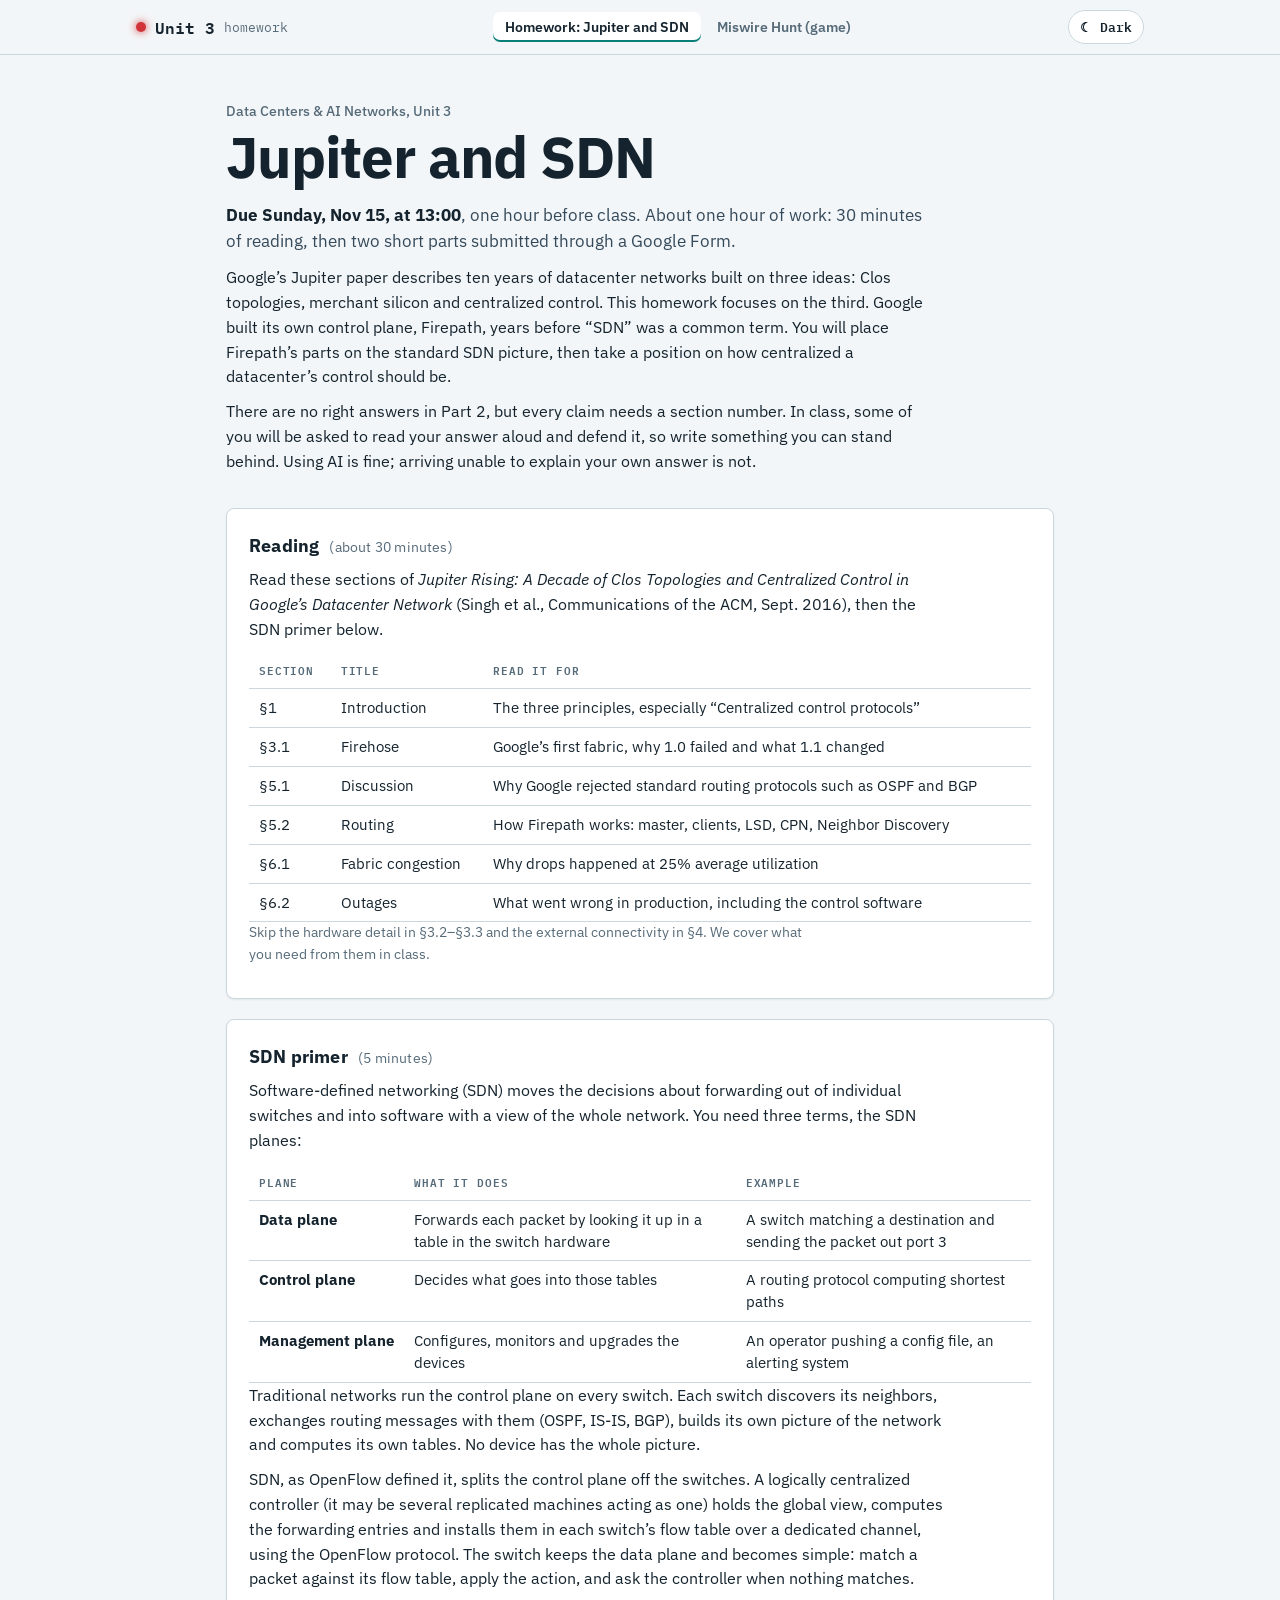
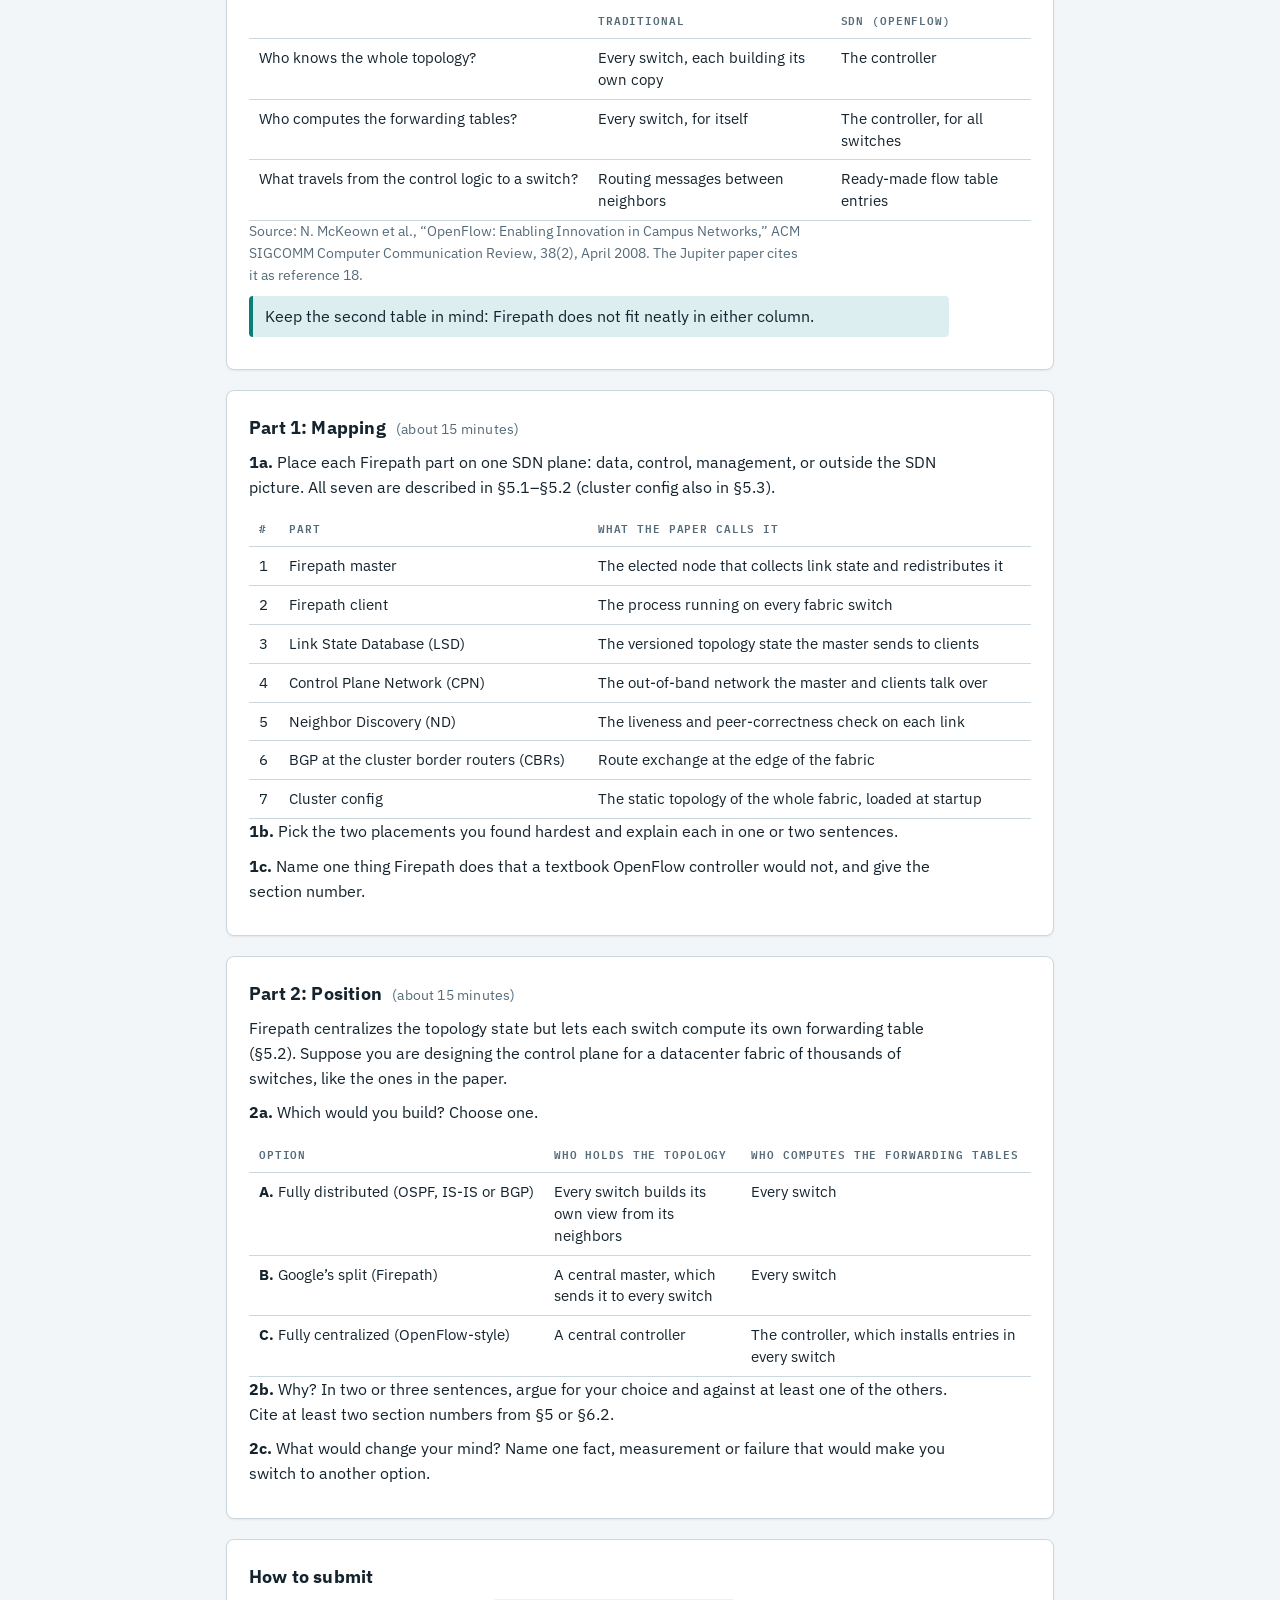
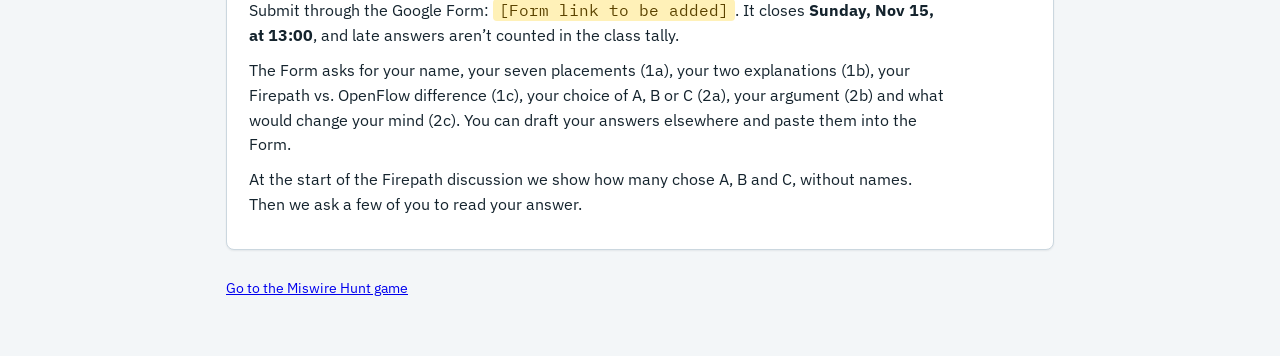
==== exercises/ex3/site/homework.html @ b2e87223 "ex3: add the Unit 3 homework page (Jupiter and SDN) with links between the pages Co-Authored-By: Cla" ====
<!doctype html>
<html lang="en">
<head>
<meta charset="utf-8">
<meta name="viewport" content="width=device-width, initial-scale=1">
<title>Unit 3 Homework: Jupiter and SDN</title>
<link rel="preconnect" href="https://fonts.googleapis.com">
<link rel="stylesheet" href="https://fonts.googleapis.com/css2?family=IBM+Plex+Mono:wght@400;500;600&family=IBM+Plex+Sans:wght@400;500;600;700&display=swap">
<link rel="stylesheet" href="style.css">
<script src="js/theme.js"></script>
</head>
<body class="hw-page">
<div class="topbar"><div class="topbar-in">
  <span class="brand"><i class="led"></i>Unit 3 <small>homework</small></span>
  <nav class="pages" aria-label="Pages"><a href="homework.html" class="on">Homework: Jupiter and SDN</a><a href="index.html">Miswire Hunt (game)</a></nav>
  <button class="theme-btn" id="themeBtn" type="button">&#9790; Dark</button>
</div></div>
<main class="hw">
  <header class="hero">
    <p class="eyebrow">Data Centers &amp; AI Networks, Unit 3</p>
    <h1>Jupiter and SDN</h1>
    <p class="lede"><b>Due Sunday, Nov 15, at 13:00</b>, one hour before class. About one hour of work: 30 minutes of reading, then two short parts submitted through a Google Form.</p>
    <p>Google&rsquo;s Jupiter paper describes ten years of datacenter networks built on three ideas: Clos topologies, merchant silicon and centralized control. This homework focuses on the third. Google built its own control plane, Firepath, years before &ldquo;SDN&rdquo; was a common term. You will place Firepath&rsquo;s parts on the standard SDN picture, then take a position on how centralized a datacenter&rsquo;s control should be.</p>
    <p>There are no right answers in Part 2, but every claim needs a section number. In class, some of you will be asked to read your answer aloud and defend it, so write something you can stand behind. Using AI is fine; arriving unable to explain your own answer is not.</p>
  </header>

  <section class="card">
    <h2>Reading <span class="fine">(about 30 minutes)</span></h2>
    <p>Read these sections of <i>Jupiter Rising: A Decade of Clos Topologies and Centralized Control in Google&rsquo;s Datacenter Network</i> (Singh et al., Communications of the ACM, Sept. 2016), then the SDN primer below.</p>
    <div class="tbl-wrap"><table class="ports hwt">
      <thead><tr><th>Section</th><th>Title</th><th>Read it for</th></tr></thead>
      <tbody>
        <tr><td>&sect;1</td><td>Introduction</td><td>The three principles, especially &ldquo;Centralized control protocols&rdquo;</td></tr>
        <tr><td>&sect;3.1</td><td>Firehose</td><td>Google&rsquo;s first fabric, why 1.0 failed and what 1.1 changed</td></tr>
        <tr><td>&sect;5.1</td><td>Discussion</td><td>Why Google rejected standard routing protocols such as OSPF and BGP</td></tr>
        <tr><td>&sect;5.2</td><td>Routing</td><td>How Firepath works: master, clients, LSD, CPN, Neighbor Discovery</td></tr>
        <tr><td>&sect;6.1</td><td>Fabric congestion</td><td>Why drops happened at 25% average utilization</td></tr>
        <tr><td>&sect;6.2</td><td>Outages</td><td>What went wrong in production, including the control software</td></tr>
      </tbody>
    </table></div>
    <p class="fine">Skip the hardware detail in &sect;3.2&ndash;&sect;3.3 and the external connectivity in &sect;4. We cover what you need from them in class.</p>
  </section>

  <section class="card">
    <h2>SDN primer <span class="fine">(5 minutes)</span></h2>
    <p>Software-defined networking (SDN) moves the decisions about forwarding out of individual switches and into software with a view of the whole network. You need three terms, the SDN planes:</p>
    <div class="tbl-wrap"><table class="ports hwt">
      <thead><tr><th>Plane</th><th>What it does</th><th>Example</th></tr></thead>
      <tbody>
        <tr><td><b>Data plane</b></td><td>Forwards each packet by looking it up in a table in the switch hardware</td><td>A switch matching a destination and sending the packet out port 3</td></tr>
        <tr><td><b>Control plane</b></td><td>Decides what goes into those tables</td><td>A routing protocol computing shortest paths</td></tr>
        <tr><td><b>Management plane</b></td><td>Configures, monitors and upgrades the devices</td><td>An operator pushing a config file, an alerting system</td></tr>
      </tbody>
    </table></div>
    <p>Traditional networks run the control plane on every switch. Each switch discovers its neighbors, exchanges routing messages with them (OSPF, IS-IS, BGP), builds its own picture of the network and computes its own tables. No device has the whole picture.</p>
    <p>SDN, as OpenFlow defined it, splits the control plane off the switches. A logically centralized controller (it may be several replicated machines acting as one) holds the global view, computes the forwarding entries and installs them in each switch&rsquo;s flow table over a dedicated channel, using the OpenFlow protocol. The switch keeps the data plane and becomes simple: match a packet against its flow table, apply the action, and ask the controller when nothing matches.</p>
    <div class="tbl-wrap"><table class="ports hwt">
      <thead><tr><th></th><th>Traditional</th><th>SDN (OpenFlow)</th></tr></thead>
      <tbody>
        <tr><td>Who knows the whole topology?</td><td>Every switch, each building its own copy</td><td>The controller</td></tr>
        <tr><td>Who computes the forwarding tables?</td><td>Every switch, for itself</td><td>The controller, for all switches</td></tr>
        <tr><td>What travels from the control logic to a switch?</td><td>Routing messages between neighbors</td><td>Ready-made flow table entries</td></tr>
      </tbody>
    </table></div>
    <p class="fine">Source: N. McKeown et al., &ldquo;OpenFlow: Enabling Innovation in Campus Networks,&rdquo; ACM SIGCOMM Computer Communication Review, 38(2), April 2008. The Jupiter paper cites it as reference 18.</p>
    <p class="callout">Keep the second table in mind: Firepath does not fit neatly in either column.</p>
  </section>

  <section class="card">
    <h2>Part 1: Mapping <span class="fine">(about 15 minutes)</span></h2>
    <p><b>1a.</b> Place each Firepath part on one SDN plane: data, control, management, or outside the SDN picture. All seven are described in &sect;5.1&ndash;&sect;5.2 (cluster config also in &sect;5.3).</p>
    <div class="tbl-wrap"><table class="ports hwt">
      <thead><tr><th>#</th><th>Part</th><th>What the paper calls it</th></tr></thead>
      <tbody>
        <tr><td>1</td><td>Firepath master</td><td>The elected node that collects link state and redistributes it</td></tr>
        <tr><td>2</td><td>Firepath client</td><td>The process running on every fabric switch</td></tr>
        <tr><td>3</td><td>Link State Database (LSD)</td><td>The versioned topology state the master sends to clients</td></tr>
        <tr><td>4</td><td>Control Plane Network (CPN)</td><td>The out-of-band network the master and clients talk over</td></tr>
        <tr><td>5</td><td>Neighbor Discovery (ND)</td><td>The liveness and peer-correctness check on each link</td></tr>
        <tr><td>6</td><td>BGP at the cluster border routers (CBRs)</td><td>Route exchange at the edge of the fabric</td></tr>
        <tr><td>7</td><td>Cluster config</td><td>The static topology of the whole fabric, loaded at startup</td></tr>
      </tbody>
    </table></div>
    <p><b>1b.</b> Pick the two placements you found hardest and explain each in one or two sentences.</p>
    <p><b>1c.</b> Name one thing Firepath does that a textbook OpenFlow controller would not, and give the section number.</p>
  </section>

  <section class="card">
    <h2>Part 2: Position <span class="fine">(about 15 minutes)</span></h2>
    <p>Firepath centralizes the topology state but lets each switch compute its own forwarding table (&sect;5.2). Suppose you are designing the control plane for a datacenter fabric of thousands of switches, like the ones in the paper.</p>
    <p><b>2a.</b> Which would you build? Choose one.</p>
    <div class="tbl-wrap"><table class="ports hwt">
      <thead><tr><th>Option</th><th>Who holds the topology</th><th>Who computes the forwarding tables</th></tr></thead>
      <tbody>
        <tr><td><b>A.</b> Fully distributed (OSPF, IS-IS or BGP)</td><td>Every switch builds its own view from its neighbors</td><td>Every switch</td></tr>
        <tr><td><b>B.</b> Google&rsquo;s split (Firepath)</td><td>A central master, which sends it to every switch</td><td>Every switch</td></tr>
        <tr><td><b>C.</b> Fully centralized (OpenFlow-style)</td><td>A central controller</td><td>The controller, which installs entries in every switch</td></tr>
      </tbody>
    </table></div>
    <p><b>2b.</b> Why? In two or three sentences, argue for your choice and against at least one of the others. Cite at least two section numbers from &sect;5 or &sect;6.2.</p>
    <p><b>2c.</b> What would change your mind? Name one fact, measurement or failure that would make you switch to another option.</p>
  </section>

  <section class="card">
    <h2>How to submit</h2>
    <p>Submit through the Google Form: <span class="todo">[Form link to be added]</span>. It closes <b>Sunday, Nov 15, at 13:00</b>, and late answers aren&rsquo;t counted in the class tally.</p>
    <p>The Form asks for your name, your seven placements (1a), your two explanations (1b), your Firepath vs. OpenFlow difference (1c), your choice of A, B or C (2a), your argument (2b) and what would change your mind (2c). You can draft your answers elsewhere and paste them into the Form.</p>
    <p>At the start of the Firepath discussion we show how many chose A, B and C, without names. Then we ask a few of you to read your answer.</p>
  </section>
  <footer class="fine"><a href="index.html">Go to the Miswire Hunt game</a></footer>
</main>
</body>
</html>
---- exercises/ex3/site/style.css ----
/* Miswire Hunt: a network-operations console. One committed dark look; accent is the aqua of lit fiber. */
:root {
  /* light theme (default) */
  --bg: #F3F6F8; --panel: #FFFFFF; --panel2: #EAF0F4; --line: #CBD7DF; --ink: #14232D; --muted: #566B79;
  --accent: #0A7F77; --accent-ink: #FFFFFF; --ok: #168A55; --ok-dim: #BFE6D3; --warn: #A86A00; --bad: #D0343A; --idle: #C3D1DA;
  --soft: #34495A; --glow: #DDEEF0; --topbar: rgba(243,246,248,0.94); --sunk: #E4ECF1; --on-ok: #FFFFFF; --on-warn: #FFFFFF;
  --nd-reported: #D6EEEA; --nd-sp: #2F7F94; --nd-ag: #6A5FC0; --dash: #6C8190;
  --face1: #E8EEF2; --face2: #D9E3EA; --face-hi: rgba(255,255,255,0.7); --face-lo: rgba(0,0,0,0.06);
  --jack-line: #B7C7D2; --jack-bg: #FFFFFF; --sock-bg: #1B2A34; --sock-line: #8FA3B1; --probe-bg: #F8FAFB;
  --accent-glow: rgba(10,127,119,0.25); --tag-bg: rgba(0,0,0,0.03); --tag-hover: rgba(0,0,0,0.08); --tag-ink: #FFFFFF;
  --fault-bg: rgba(208,52,58,0.07); --hot-bg: rgba(208,52,58,0.08); --shadow: rgba(20,35,45,0.25); --card-shadow: rgba(20,35,45,0.07); --pulse: #0A7F77; --lk-sel: #14232D;
  --cut: #8FA3B1; --flag-ink: #FFFFFF;
  --sans: "IBM Plex Sans", system-ui, -apple-system, "Segoe UI", Arial, sans-serif;
  --mono: "IBM Plex Mono", ui-monospace, Consolas, monospace;
  color-scheme: light;
}
:root[data-theme="dark"] {
  --bg: #080F14; --panel: #0F1B24; --panel2: #132430; --line: #1E3443; --ink: #DDE9EF; --muted: #7C93A2;
  --accent: #45E0D1; --accent-ink: #04201D; --ok: #3FD28A; --ok-dim: #1E6B4B; --warn: #F2B53D; --bad: #FF5A5F; --idle: #25394A;
  --soft: #B7C9D3; --glow: #0F2A33; --topbar: rgba(8,15,20,0.92); --sunk: #040A0D; --on-ok: #03170D; --on-warn: #1A1200;
  --nd-reported: #17343A; --nd-sp: #5EA6B8; --nd-ag: #8D83D6; --dash: #7C93A2;
  --face1: #1A2C38; --face2: #122029; --face-hi: rgba(255,255,255,0.05); --face-lo: rgba(0,0,0,0.3);
  --jack-line: #2A4252; --jack-bg: #0A141A; --sock-bg: #02070A; --sock-line: #3A5568; --probe-bg: #060E13;
  --accent-glow: rgba(69,224,209,0.25); --tag-bg: rgba(255,255,255,0.03); --tag-hover: rgba(255,255,255,0.08); --tag-ink: #06100F;
  --fault-bg: rgba(255,90,95,0.06); --hot-bg: rgba(255,90,95,0.07); --shadow: rgba(0,0,0,0.5); --card-shadow: rgba(0,0,0,0.3); --pulse: #fff; --lk-sel: #fff;
  --cut: #6B7F8C; --flag-ink: #1A1200;
  color-scheme: dark;
}
* { box-sizing: border-box; }
html { -webkit-text-size-adjust: 100%; }
body { margin: 0; background: var(--bg); color: var(--ink); font: 16px/1.55 var(--sans); }
p { margin: 0 0 10px; }
code, .mono { font-family: var(--mono); font-size: 0.92em; }
:focus-visible { outline: 3px solid var(--accent); outline-offset: 2px; }

/* top bar */
.topbar { position: sticky; top: 0; z-index: 20; background: var(--topbar); backdrop-filter: blur(6px); border-bottom: 1px solid var(--line); }
.topbar-in { max-width: 1040px; margin: 0 auto; padding: 10px 16px; display: flex; gap: 14px; align-items: center; justify-content: space-between; flex-wrap: wrap; }
.brand { font: 600 1rem var(--mono); white-space: nowrap; display: flex; align-items: center; gap: 9px; }
.brand small { color: var(--muted); font-weight: 400; }
.led { width: 10px; height: 10px; border-radius: 50%; background: var(--bad); box-shadow: 0 0 9px var(--bad); display: inline-block; flex: none; transition: background .4s, box-shadow .4s; }
.status-strip { display: flex; gap: 8px; flex-wrap: wrap; }
.status-strip > div { background: var(--panel); border: 1px solid var(--line); border-radius: 7px; padding: 4px 12px; display: flex; flex-direction: column; min-width: 96px; }
.status-strip .k { font: 500 0.72rem var(--sans); color: var(--muted); }
.status-strip .v { font: 600 1.15rem var(--mono); font-variant-numeric: tabular-nums; line-height: 1.2; }
.status-strip .fabric .v { color: var(--bad); }
.status-strip.up .fabric { border-color: var(--ok); }
.status-strip.up .fabric .v { color: var(--ok); }
body:has(.status-strip.up) .led { background: var(--ok); box-shadow: 0 0 9px var(--ok); }

main { max-width: 1040px; margin: 0 auto; padding: 28px 16px 56px; display: flex; flex-direction: column; gap: 20px; }

/* hero */
.hero { padding: 18px 0 4px; }
.eyebrow { font: 500 0.9rem var(--sans); color: var(--muted); margin: 0 0 8px; }
h1 { font: 700 clamp(2.4rem, 7vw, 3.6rem) / 1 var(--sans); letter-spacing: -0.02em; margin: 0 0 16px; }
h2 { font-size: 1.15rem; margin: 0 0 8px; letter-spacing: 0.01em; }
h3 { font-size: 1rem; margin: 0 0 4px; }
.lede { font-size: 1.08rem; max-width: 62ch; color: var(--soft); }
.lede b { color: var(--ink); }
.steps { padding: 0 0 0 1.3em; margin: 16px 0 12px; max-width: 62ch; }
.steps li { margin: 0 0 4px; }

.steps b { font-weight: 600; }
.steps span { color: var(--muted); }
.why { color: var(--soft); max-width: 74ch; }
.why summary { cursor: pointer; color: var(--accent); font-weight: 600; }
.why p { margin-top: 10px; }
.ref { color: var(--muted); font-size: 0.88em; white-space: nowrap; }
.fine { font-size: 0.88rem; color: var(--muted); }
.err { color: var(--bad); font-weight: 600; }

/* cards */
.card { background: var(--panel); border: 1px solid var(--line); border-radius: 8px; padding: 22px; min-width: 0; box-shadow: 0 1px 2px var(--card-shadow); }
.row { display: flex; gap: 12px; align-items: center; flex-wrap: wrap; margin-top: 12px; }
.btn { transition: border-color .15s, transform .1s, background .15s; font: 600 0.95rem var(--sans); padding: 9px 16px; border-radius: 7px; border: 1px solid var(--line); background: var(--panel2); color: var(--ink); cursor: pointer; }
.btn:hover { border-color: var(--muted); }
.btn:active { transform: translateY(1px); }
.btn.primary:hover { filter: brightness(1.08); }
.btn.primary { background: var(--accent); border-color: var(--accent); color: var(--accent-ink); }
.btn.ghost { background: transparent; }
.btn:disabled { opacity: 0.6; cursor: wait; }

.join { display: flex; gap: 10px; flex-wrap: wrap; align-items: center; }
.join label { font-weight: 600; }
.join input { font: inherit; padding: 10px 12px; border: 1px solid var(--line); border-radius: 7px; background: var(--bg); color: var(--ink); min-width: 0; flex: 1 1 240px; }

.console-head { display: flex; justify-content: space-between; gap: 12px; align-items: flex-start; flex-wrap: wrap; }
.sw-name { font: 700 2.4rem / 1 var(--mono); margin: 0; color: var(--accent); text-shadow: 0 0 22px var(--accent-glow); }
.dark { background: var(--sunk); border: 1px solid var(--line); border-radius: 8px; padding: 16px; margin-top: 12px; }
.dark .mono { color: var(--accent); }

.guide { margin: 14px 0; background: var(--panel2); border-radius: 8px; padding: 10px 14px; }
.guide summary { cursor: pointer; font-weight: 600; }
.guide dl { display: grid; grid-template-columns: max-content 1fr; gap: 4px 14px; margin: 10px 0; font-size: 0.92rem; }
.guide dt { font-weight: 600; }
.guide dd { margin: 0; color: var(--muted); }
@media (max-width: 560px) { .guide dl { grid-template-columns: 1fr; } .guide dd { margin-bottom: 6px; } }

.tbl-wrap { overflow-x: auto; }
table.ports { width: 100%; border-collapse: collapse; font: 0.92rem var(--mono); font-variant-numeric: tabular-nums; min-width: 720px; }
.ports th, .ports td { text-align: left; padding: 9px 10px; border-bottom: 1px solid var(--line); white-space: nowrap; }
.ports thead th { font: 600 0.68rem var(--mono); text-transform: uppercase; letter-spacing: 0.08em; color: var(--muted); }
.ports tbody th { font-weight: 600; color: var(--accent); }
.ports td.bad { color: var(--bad); font-weight: 600; }
.ports select { font: 0.9rem var(--sans); padding: 6px 8px; border-radius: 6px; border: 1px solid var(--line); background: var(--bg); color: var(--ink); }
.ports select:not([value=""]) { border-color: var(--muted); }

/* map */
.map-wrap { overflow-x: auto; margin-top: 8px; background: var(--bg); border: 1px solid var(--line); border-radius: 10px; }
#map { width: 100%; min-width: 600px; height: auto; display: block; }
#map .lk { stroke-width: 1.4; stroke-linecap: round; }
#map .lk-unknown { stroke: var(--idle); }
#map .lk-half { stroke: var(--ok-dim); stroke-width: 2; }
#map .lk-verified { stroke: var(--ok); stroke-width: 2.2; }
#map .lk-suspect { stroke: var(--warn); stroke-width: 2.6; stroke-dasharray: 7 5; }
#map .lk-confirmed { stroke: var(--bad); stroke-width: 3.2; }
#map .lk-hidden { stroke: var(--bad); stroke-width: 2.2; stroke-dasharray: 2 5; }
#map .nd rect { fill: var(--panel2); stroke: var(--muted); stroke-width: 1.3; }
#map .nd-sp rect { stroke: var(--nd-sp); } #map .nd-ag rect { stroke: var(--nd-ag); }
#map .nd text { font: 600 13px var(--mono); fill: var(--ink); }
#map .nd-reported rect { fill: var(--nd-reported); }
#map .nd-me rect { stroke: var(--accent); stroke-width: 3; filter: drop-shadow(0 0 7px var(--accent-glow)); }
#map .you { font: 700 10px var(--mono) !important; fill: var(--accent) !important; letter-spacing: 0.08em; }
#map .blk, #map .tier { font: 500 10px var(--mono); fill: var(--muted); letter-spacing: 0.14em; }
.legend { list-style: none; padding: 0; margin: 12px 0 0; display: flex; gap: 16px; flex-wrap: wrap; font-size: 0.82rem; color: var(--muted); }
.legend li { display: flex; align-items: center; gap: 7px; }
.lg { display: inline-block; width: 26px; height: 0; border-top: 3px solid var(--idle); }
.lg-half { border-color: var(--ok-dim); } .lg-verified { border-color: var(--ok); }
.lg-suspect { border-top-style: dashed; border-color: var(--warn); } .lg-confirmed { border-color: var(--bad); }

.faults { display: grid; grid-template-columns: repeat(auto-fit, minmax(250px, 1fr)); gap: 10px; margin-top: 14px; }
.faults-sum { margin: 14px 0 0; font-weight: 600; }
.fault { border: 1px dashed var(--line); border-radius: 8px; padding: 10px 12px; color: var(--muted); }
.fault.ok { border: 1px solid var(--bad); background: var(--fault-bg); color: var(--ink); }
.fault.ok h3 { color: var(--bad); }
.fault p { font-size: 0.9rem; margin: 0; }
.up-banner { grid-column: 1 / -1; background: var(--ok); color: var(--on-ok); font: 600 1rem var(--sans); padding: 14px 16px; border-radius: 8px; box-shadow: 0 2px 16px var(--ok-dim); animation: rise .6s ease-out; }

fieldset { border: 1px solid var(--line); border-radius: 8px; margin: 0 0 12px; padding: 10px 14px; }
legend { padding: 0 6px; font-weight: 500; }
fieldset label { display: block; padding: 5px 0; cursor: pointer; }
input[type=radio], input[type=checkbox] { accent-color: var(--accent); }
footer { margin-top: 8px; }

.instr-grid { display: grid; grid-template-columns: repeat(auto-fit, minmax(240px, 1fr)); gap: 14px; }
.bars div { display: grid; grid-template-columns: 120px 1fr 28px; gap: 8px; align-items: center; font-size: 0.88rem; margin: 4px 0; }
.bars .t { height: 12px; background: var(--panel2); border-radius: 3px; overflow: hidden; }
.bars .t span { display: block; height: 100%; background: var(--accent); }
.bars .t span.right { background: var(--ok); }
@media (prefers-reduced-motion: reduce) { * { transition: none !important; animation: none !important; } }

/* front panel */
.how { color: var(--soft); margin: 14px 0 12px; }
.how b { color: var(--accent); font-family: var(--mono); }
.faceplate { display: flex; gap: 10px; flex-wrap: wrap; padding: 16px 18px; background: linear-gradient(var(--face1), var(--face2)); box-shadow: inset 0 1px 0 var(--face-hi), inset 0 -8px 20px var(--face-lo); border: 1px solid var(--line); border-radius: 10px;  }
.jack { all: unset; box-sizing: border-box; cursor: pointer; width: 86px; padding: 10px 6px 8px; border-radius: 8px; border: 1.5px solid var(--jack-line); background: var(--jack-bg); display: flex; flex-direction: column; align-items: center; gap: 5px; }
.jack:hover { border-color: var(--muted); }
.jack:focus-visible { outline: 3px solid var(--accent); outline-offset: 2px; }
.jack.sel { border-color: var(--accent); box-shadow: 0 0 0 2px var(--accent-glow), 0 0 14px var(--accent-glow); }
.jack .led { width: 9px; height: 9px; border-radius: 50%; box-shadow: none; }
.jack .sock { width: 40px; height: 26px; border-radius: 4px; background: var(--sock-bg); border: 2px solid var(--sock-line); position: relative; }
.jack .sock::after { content: ""; position: absolute; left: 50%; bottom: -2px; width: 12px; height: 5px; margin-left: -6px; background: var(--sock-line); }
.jack .pn { font: 600 0.9rem var(--mono); color: var(--accent); }
.jack .pl { font: 500 0.7rem var(--sans); color: var(--muted); min-height: 1em; text-align: center; line-height: 1.15; }
.probe-card { margin-top: 14px; background: var(--probe-bg); border: 1px solid var(--line); border-radius: 10px; padding: 8px 10px 10px; }
#probe { width: 100%; max-width: 640px; height: auto; display: block; margin: 0 auto; }
#probe .pn-box rect { fill: var(--panel2); stroke: var(--muted); stroke-width: 1.4; }
#probe .pn-box .t1 { font: 600 13px var(--mono); fill: var(--ink); }
#probe .pn-box .t2 { font: 11px var(--sans); fill: var(--muted); }
#probe .me rect { stroke: var(--accent); stroke-width: 2.2; }
#probe .ghost rect { stroke-dasharray: 5 4; fill: transparent; stroke: var(--dash); }
#probe .peer-ok rect { stroke: var(--ok); }
#probe .peer-bad rect { stroke: var(--bad); stroke-width: 2.2; }
#probe .peer-none rect { stroke: var(--warn); stroke-dasharray: 2 4; }
#probe .plan { fill: none; stroke: var(--dash); stroke-width: 1.6; stroke-dasharray: 5 4; }
#probe .cable { fill: none; stroke: var(--accent); stroke-width: 3.2; stroke-linejoin: round; stroke-linecap: round; }
#probe .cable.noisy { stroke: var(--warn); stroke-dasharray: 3 3; }
#probe .cable.cut { stroke: var(--cut); }
#probe .pulse { fill: var(--pulse); filter: drop-shadow(0 0 5px var(--accent)); }
#probe .cross { font: 700 22px var(--sans); fill: var(--bad); }
#probe .hint, #probe .err, #probe .ret { font: 11.5px var(--mono); fill: var(--muted); }
#probe .err.hi { fill: var(--warn); font-weight: 600; }
#probe .ret.yes { fill: var(--ok); } #probe .ret.no { fill: var(--bad); font-weight: 600; } #probe .ret.unk { fill: var(--warn); }
.probe-text { font: 0.78rem var(--mono); color: var(--muted); margin: 4px 4px 0; }
.tray-head { margin: 16px 0 8px; display: flex; gap: 10px; align-items: baseline; flex-wrap: wrap; }
.tray { display: flex; gap: 8px; flex-wrap: wrap; }
.tag { box-sizing: border-box; cursor: grab; user-select: none; -webkit-user-drag: element; display: inline-flex; align-items: center; gap: 8px; padding: 8px 14px; border-radius: 999px; border: 1.5px solid var(--tc); background: var(--tag-bg); font: 600 0.9rem var(--sans); color: var(--ink); }
.tag i { width: 10px; height: 10px; border-radius: 50%; background: var(--tc); }
.tag:hover { background: var(--tag-hover); }
.tag.sel { background: var(--tc); color: var(--tag-ink); }
.tag.sel i { background: var(--tag-ink); }
.tag:focus-visible { outline: 3px solid var(--accent); outline-offset: 2px; }

/* live feed */
.feed-head { margin-top: 16px; }
.feed { list-style: none; margin: 6px 0 0; padding: 0; font: 0.85rem var(--mono); color: var(--muted); display: flex; flex-direction: column; gap: 3px; min-height: 4.2em; }
.feed li { padding: 3px 8px; border-left: 2px solid var(--line); }
.feed li.hot { border-left-color: var(--bad); color: var(--ink); background: var(--hot-bg); }
.feed .ts { color: var(--accent); margin-right: 6px; }
@keyframes flash { 0%,100% { filter: none; } 50% { filter: drop-shadow(0 0 10px var(--accent)); } }
#map .nd-flash rect { stroke: var(--accent); stroke-width: 3.2; animation: flash 0.7s 4; }
.toast { position: fixed; left: 50%; bottom: max(18px, env(safe-area-inset-bottom, 0px)); transform: translateX(-50%); background: var(--accent); color: var(--accent-ink); font: 700 0.95rem var(--mono); padding: 11px 20px; border-radius: 999px; box-shadow: 0 6px 30px var(--shadow); z-index: 40; max-width: calc(100vw - 32px); }
.toast[hidden] { display: none; }

/* flags and link card */
#map .hit { stroke: transparent; stroke-width: 14; cursor: pointer; pointer-events: stroke; }
#map .lk-sel { stroke: var(--lk-sel); stroke-width: 7; opacity: 0.18; stroke-linecap: round; }
#map .flag circle { fill: var(--warn); stroke: var(--bg); stroke-width: 2; cursor: pointer; }
#map .flag.mine circle { stroke: var(--accent); stroke-width: 3; }
#map .flag text { font: 700 11px var(--mono); fill: var(--flag-ink); pointer-events: none; }
.linkcard { margin-top: 14px; background: var(--panel2); border: 1px solid var(--line); border-radius: 10px; padding: 12px 14px; }
.linkcard .lc-head { display: flex; justify-content: space-between; gap: 10px; flex-wrap: wrap; }
.linkcard ul { margin: 8px 0 0; padding-left: 18px; font: 0.82rem var(--mono); color: var(--muted); }
.linkcard .row { margin-top: 10px; }

/* theme toggle */
.theme-btn { font: 600 0.8rem var(--mono); padding: 5px 11px; border-radius: 999px; border: 1px solid var(--line); background: var(--panel); color: var(--ink); cursor: pointer; }
.theme-btn:hover { border-color: var(--muted); }
.notice { background: var(--panel2); border-left: 4px solid var(--accent); border-radius: 6px; padding: 8px 12px; margin: 8px 0; font-size: 0.92rem; }
.swipe { display: none; margin: 8px 0 0; }
@media (max-width: 720px) { .swipe { display: block; } }
.fp-group { flex: 1 1 100%; }
.fp-title { font: 600 0.7rem var(--mono); letter-spacing: 0.08em; text-transform: uppercase; color: var(--muted); margin-bottom: 6px; }
.fp-row { display: flex; gap: 10px; flex-wrap: wrap; }
.faceplate { flex-direction: column; gap: 14px; }
.jack.seen { border-color: var(--muted); }
.jack.seen .pl { color: var(--accent); }
.probe-text { font-size: 0.9rem; color: var(--soft); }
.cheat { background: var(--panel2); border-radius: 10px; padding: 12px 16px; margin: 0 0 14px; }
.cheat h3 { margin: 0 0 8px; font-size: 0.95rem; }
.cheat ul { list-style: none; margin: 0 0 8px; padding: 0; display: grid; gap: 6px; }
.cheat li { display: flex; gap: 10px; align-items: baseline; font-size: 0.92rem; }
.cheat li i { flex: none; width: 12px; height: 12px; border-radius: 50%; background: var(--tc); transform: translateY(1px); }
.cheat li b { flex: none; min-width: 7.2em; }
@media (max-width: 720px) {
  .topbar-in { padding: 6px 12px; gap: 6px; flex-wrap: nowrap; }
  .brand small { display: none; }
  .status-strip { gap: 4px; flex-wrap: nowrap; }
  .status-strip > div { min-width: 0; padding: 2px 7px; }
  .status-strip .k { font-size: 0.5rem; letter-spacing: 0.03em; }
  .status-strip .v { font-size: 0.9rem; }
  .cheat li { display: block; }
  .cheat li i { display: inline-block; margin-right: 8px; }
  .cheat li b { display: inline; min-width: 0; margin-right: 6px; }
  .jack { width: 70px; }
}

@media (max-width: 720px) {
  .brand { font-size: 0.85rem; gap: 6px; }
  .status-strip .k { font-size: 0.62rem; }
  .topbar-in { padding: 6px 10px; gap: 8px; }
  .status-strip > div { padding: 2px 6px; }
  .theme-btn { padding: 4px 9px; }
  .card { padding: 16px; }
}
@media (max-width: 720px) {
  .fp-row { display: grid; grid-template-columns: repeat(4, 1fr); gap: 8px; }
  .jack { width: auto; padding: 8px 2px 6px; }
  .jack .pl { font-size: 0.62rem; }
}
@keyframes rise { from { opacity: 0; transform: translateY(8px) scale(0.98); } to { opacity: 1; transform: none; } }
.jack:hover { transform: translateY(-1px); }
.fault.ok { animation: rise .45s ease-out; }
.feed li { animation: rise .3s ease-out; }
.tag { transition: background .15s, color .15s; }
@media (prefers-reduced-motion: reduce) { * { animation: none !important; transition: none !important; } }

/* racks under the ToR switches */
#map .rk-frame { fill: var(--panel); stroke: var(--line); stroke-width: 1.4; }
#map .rk-feed { stroke: var(--line); stroke-width: 1.4; }
#map .rk-srv { fill: var(--panel2); stroke: var(--line); stroke-width: 1; }
#map .rk-slot { stroke: var(--line); stroke-width: 1.2; stroke-linecap: round; }
#map .rk-led { fill: var(--ok); }
#map .rack-me .rk-frame { stroke: var(--accent); }
#map .rack-me .rk-feed { stroke: var(--accent); }
.jack.static { cursor: default; opacity: 0.55; pointer-events: none; }
.jack.static .pn { color: var(--muted); }
.jack.static .led { background: var(--ok); opacity: 0.6; }
.paper { margin: 10px 0 0; padding: 4px 0 4px 16px; border-left: 3px solid var(--accent); max-width: 66ch; }
.paper p { margin: 0 0 10px; color: var(--ink); }
.paper footer { font-size: 0.85rem; color: var(--muted); }

/* Part 2: planes */
.pl-def { margin: 0 0 12px; padding-left: 1.2em; }
.pl-def li { margin: 0 0 3px; }
.pl-list { list-style: none; margin: 12px 0 0; padding: 0; display: grid; gap: 12px; }
.pl-row { background: var(--panel2); border-radius: 8px; padding: 12px 14px; }
.pl-name { display: flex; flex-direction: column; gap: 2px; margin-bottom: 8px; }
.pl-name span { color: var(--muted); font-size: 0.9rem; }
.pl-opts { display: flex; gap: 8px; flex-wrap: wrap; }
.pl-btn { font: 600 0.88rem var(--sans); padding: 7px 12px; border-radius: 999px; border: 1.5px solid var(--line); background: var(--panel); color: var(--ink); cursor: pointer; transition: border-color .15s, background .15s; }
.pl-btn:hover { border-color: var(--muted); }
.pl-btn.on { border-color: var(--accent); background: var(--accent); color: var(--accent-ink); }
.pl-fb { margin: 10px 0 0; padding: 8px 12px; border-left: 4px solid var(--line); background: var(--panel); border-radius: 4px; font-size: 0.92rem; animation: rise .3s ease-out; }
.pl-fb.best { border-left-color: var(--ok); }
.pl-fb.ok { border-left-color: var(--warn); }
.pl-fb.no { border-left-color: var(--bad); }
.pl-done { margin-top: 16px; padding: 12px 14px; border-left: 4px solid var(--accent); background: var(--panel2); border-radius: 4px; }

.done-list { list-style: none; margin: 8px 0 12px; padding: 0; display: grid; gap: 6px; }
.done-list li { display: flex; gap: 10px; align-items: baseline; color: var(--muted); }
.done-list li.ok { color: var(--ink); }
.done-list .tick { width: 1.2em; text-align: center; color: var(--muted); }
.done-list li.ok .tick { color: var(--ok); font-weight: 700; }

/* fabric map: your switch's front panel and the probe cable */
#map .zoom { fill: var(--accent); stroke: none; }
#map .chassis { fill: var(--panel); stroke: var(--accent); stroke-width: 2; filter: drop-shadow(0 4px 10px var(--shadow)); }
#map .ch-name { font: 700 11px var(--mono); fill: var(--accent); letter-spacing: .06em; }
#map .ch-grp { font: 500 9px var(--mono); fill: var(--muted); letter-spacing: .12em; }
#map .pt { cursor: pointer; }
#map .pt rect { fill: var(--jack-bg); stroke: var(--jack-line); stroke-width: 1.6; }
#map .pt:hover rect { stroke: var(--muted); }
#map .pt:focus-visible rect { stroke: var(--accent); stroke-width: 3; }
#map .pt .pn { font: 600 9.5px var(--mono); fill: var(--ink); pointer-events: none; }
#map .pt .pl { font: 700 12px var(--sans); paint-order: stroke; stroke: var(--panel); stroke-width: 3px; pointer-events: none; }
#map .pt-seen rect { stroke-dasharray: 3 3; stroke: var(--muted); }
#map .pt-sel rect { stroke: var(--accent); stroke-width: 3; filter: drop-shadow(0 0 6px var(--accent-glow)); }
#map .pt-static { cursor: default; opacity: .45; }
#map .pt-static text { font: 500 10px var(--mono); fill: var(--muted); }
#map .pb-plan { fill: none; stroke: var(--dash); stroke-width: 2; stroke-dasharray: 6 5; }
#map .pb-cable { fill: none; stroke: var(--ok); stroke-width: 2.4; stroke-linecap: round; }
#map .pb-cable.pb-bad { stroke: var(--bad); }
#map .pb-cable.pb-noisy { stroke-dasharray: 3 3; stroke: var(--warn); }
#map .pb-cable.pb-cut, #map .pb-cable.pb-silent { stroke: #9AA7B2; stroke-dasharray: 4 4; filter: none; }
#map .pb-pulse { fill: var(--pulse); filter: drop-shadow(0 0 5px var(--accent)); }
#map .pb-ring { fill: none; stroke-width: 2; }
#map .pb-plan-ring { stroke: var(--dash); stroke-dasharray: 5 4; }
#map .pb-ok-ring { stroke: var(--ok); } #map .pb-bad-ring { stroke: var(--bad); }
#map .pb-x { font: 700 22px var(--sans); fill: var(--bad); } #map .pb-x.warn { fill: #B58CFF; }
#map .pb-note { font: 600 11px var(--mono); fill: var(--muted); } #map .pb-note.bad { fill: var(--bad); } #map .pb-note.warn { fill: #B58CFF; }
#labelDock { margin-top: 14px; }
#labelDock .probe-text { font-size: .9rem; color: var(--ink); background: var(--probe-bg); border: 1px solid var(--line); border-radius: 8px; padding: 10px 12px; margin: 0 0 10px; }
#map { min-width: 720px; }
#map .pt:focus { outline: none; }

/* page order: collapsible intro, paper box, feed box */
.about { margin: 4px 0 0; }
.about > summary { cursor: pointer; color: var(--accent); font-weight: 600; }
.about .lede { margin-top: 10px; }
.why { margin: 0; }
.why .paper { margin-top: 12px; }
.feed-box { margin-top: 12px; }
.feed-box > summary { cursor: pointer; color: var(--accent); font-weight: 600; }
.status-strip #sProgBox { background: var(--panel); border: 1px solid var(--line); border-radius: 7px; padding: 4px 12px; display: flex; flex-direction: column; min-width: 96px; }
.status-strip #sProgBox[hidden] { display: none; }
.status-strip #sProgBox .k { font: 500 0.72rem var(--sans); color: var(--muted); }
.status-strip #sProgBox .v { font: 600 1rem var(--mono); }
.status-strip #sProgBox.up { border-color: var(--ok); } .status-strip #sProgBox.up .v { color: var(--ok); }
#labelDock .cheat { margin-top: 12px; }

/* clearer how-to */
.how ol { margin: 8px 0 0; padding-left: 1.3em; }
.how ol li { margin: 2px 0; }
.how b { font-family: inherit; color: var(--ink); }
.cheat ol { margin: 6px 0 8px; padding-left: 1.4em; }
.cheat ol li { margin: 3px 0; }
.cheat ol li b { color: var(--accent); }
.probe-tbl { border-collapse: collapse; margin-top: 8px; font: 0.85rem var(--mono); width: 100%; max-width: 640px; }
.probe-tbl th { text-align: left; font: 600 0.68rem var(--mono); text-transform: uppercase; letter-spacing: .06em; color: var(--muted); padding: 4px 10px 4px 0; }
.probe-tbl td { padding: 4px 10px 4px 0; }
.probe-tbl td.bad { color: var(--bad); font-weight: 700; }
.cheat ol, .how ol { list-style: decimal; }

/* Firepath master */
#map .lk-drained { stroke: var(--muted); stroke-width: 1.6; stroke-dasharray: 2 6; opacity: .75; }
#map .cutmark circle { fill: var(--panel); stroke: var(--muted); stroke-width: 1.4; }
#map .cutmark text { font: 700 10px var(--sans); fill: var(--muted); }
#map .nd-master rect { fill: var(--panel2); stroke: var(--accent); stroke-width: 1.8; stroke-dasharray: 5 3; }
#map .nd-master text { font: 700 12px var(--mono); fill: var(--accent); }
#map .nd-master text.sub { font: 500 10px var(--sans); fill: var(--muted); }
#map .cpn { stroke: var(--accent); stroke-width: 1.2; stroke-dasharray: 3 3; }
#map [data-sw] { cursor: pointer; }
.lg-drained { border-color: var(--muted); border-top-style: dotted; }
#masterDock { margin-top: 14px; }
#masterDock .intro { color: var(--soft); }
.mlinks { width: 100%; border-collapse: collapse; font: 0.85rem var(--mono); margin: 8px 0; }
.mlinks th { text-align: left; font: 600 0.68rem var(--mono); text-transform: uppercase; letter-spacing: .06em; color: var(--muted); padding: 4px 8px; }
.mlinks td { padding: 5px 8px; border-top: 1px solid var(--line); }
.mlinks tr.drain td { color: var(--muted); text-decoration: line-through; }
.mlinks label { cursor: pointer; display: flex; align-items: center; gap: 6px; }
.mres { margin-top: 10px; background: var(--probe-bg); border: 1px solid var(--line); border-radius: 8px; padding: 10px 12px; }
.mres table { border-collapse: collapse; font: 0.85rem var(--mono); }
.mres td, .mres th { padding: 3px 14px 3px 0; text-align: left; }
.mres .warn { color: var(--bad); font-weight: 600; }
.mres .good { color: var(--ok); font-weight: 600; }

/* ---------- console layout (map + inspector + mission bar) ---------- */
.console-page .topbar-in { max-width: 1280px; flex-wrap: nowrap; gap: 8px; }
.console-page main { max-width: 1280px; padding-top: 14px; gap: 14px; }
.missions { display: flex; gap: 4px; background: var(--panel2); border: 1px solid var(--line); border-radius: 10px; padding: 4px; }
.ms { display: flex; align-items: center; gap: 8px; border: 0; background: transparent; color: var(--muted); font: 500 0.92rem var(--sans); padding: 6px 14px; border-radius: 7px; cursor: pointer; transition: background .15s, color .15s; }
.ms:hover { background: var(--tag-hover); color: var(--ink); }
.ms-n { width: 22px; height: 22px; border-radius: 50%; border: 1.5px solid currentColor; display: grid; place-items: center; font: 600 0.78rem var(--mono); }
.ms-t { font-weight: 600; }
.ms-v { font: 500 0.78rem var(--mono); opacity: .85; }
.ms.done .ms-n { background: var(--ok); border-color: var(--ok); color: var(--on-ok); }
.ms.on { background: var(--panel); color: var(--ink); box-shadow: 0 1px 3px var(--card-shadow), inset 0 -2px 0 var(--accent); }
.ms.on .ms-n { border-color: var(--accent); color: var(--accent); }
.ms.on.done .ms-n { background: var(--accent); color: var(--accent-ink); }
body.submitted .led { background: var(--ok); box-shadow: 0 0 9px var(--ok); }

.brief { color: var(--soft); max-width: 110ch; }
.brief p { margin: 0; }
.linkbtn { border: 0; background: none; color: var(--accent); font: 600 inherit var(--sans); font-size: inherit; padding: 0; cursor: pointer; text-decoration: underline; text-underline-offset: 3px; }

.console { display: grid; grid-template-columns: minmax(0, 1fr) 370px; gap: 14px; align-items: start; }
.map-pane { background: var(--panel); border: 1px solid var(--line); border-radius: 10px; padding: 10px 12px 8px; box-shadow: 0 1px 2px var(--card-shadow); }
.map-pane .map-wrap { margin: 0; }
.map-pane .legend { margin: 6px 4px 0; gap: 6px 16px; font-size: 0.82rem; }
#map .hit { cursor: default; }
#map.drainmode .hit { cursor: pointer; }
#map.drainmode .hit:hover { stroke: var(--accent-glow); }

.inspector { position: sticky; top: 72px; max-height: calc(100vh - 86px); overflow: auto; background: var(--panel); border: 1px solid var(--line); border-radius: 10px; padding: 18px 18px 14px; box-shadow: 0 1px 2px var(--card-shadow); display: flex; flex-direction: column; gap: 10px; }
.inspector h2 { font-size: 1.25rem; margin: 0 0 6px; display: flex; align-items: baseline; gap: 8px; flex-wrap: wrap; }
.inspector .role { font: 500 0.82rem var(--sans); color: var(--muted); }
.inspector .swprog { margin-left: auto; font: 500 0.78rem var(--mono); color: var(--muted); }
.step-k { font: 600 0.75rem var(--mono); text-transform: uppercase; letter-spacing: .08em; color: var(--accent); margin: 0 0 4px; }
.inspector .sub { font-size: 0.88rem; margin: 14px 0 6px; color: var(--soft); }
.term { background: var(--sock-bg); color: #9FE8C9; padding: 10px 12px; border-radius: 6px; font-size: 0.85rem; }

.portlist { list-style: none; margin: 2px 0 6px; padding: 0; display: flex; flex-direction: column; gap: 2px; }
.pl { width: 100%; display: flex; align-items: center; gap: 10px; border: 1px solid transparent; background: var(--panel2); color: var(--ink); border-radius: 6px; padding: 3px 8px; cursor: pointer; font: 500 0.86rem var(--sans); text-align: left; }
.pl:hover { border-color: var(--line); }
.pl.on { border-color: var(--accent); background: var(--glow); }
.pl-p { font: 600 0.86rem var(--mono); width: 26px; }
.pl-to { color: var(--muted); font: 0.84rem var(--mono); flex: 1; }
.chip { font: 600 0.74rem var(--sans); padding: 2px 8px; border-radius: 999px; border: 1.5px solid var(--tc); color: var(--ink); white-space: nowrap; }
.chip.none { border: 1.5px dashed var(--line); color: var(--muted); }

.probe { border-top: 1px solid var(--line); padding-top: 12px; }
.pv { display: grid; grid-template-columns: 1fr auto 1fr; align-items: center; gap: 8px; }
.pv-col { background: var(--panel2); border-radius: 8px; padding: 8px 10px; display: flex; flex-direction: column; }
.pv-k { font: 500 0.72rem var(--sans); color: var(--muted); text-transform: uppercase; letter-spacing: .05em; }
.pv-v { font: 600 1.05rem var(--mono); }
.pv-v.bad, .pv-arrow.bad, .pv-facts .bad { color: var(--bad); }
.pv-arrow { font: 700 1.3rem var(--mono); color: var(--ok); }
.pv-facts { display: grid; grid-template-columns: repeat(3, 1fr); gap: 6px; margin: 8px 0 12px; }
.pv-facts > div { border: 1px solid var(--line); border-radius: 6px; padding: 5px 8px; }
.pv-facts dt { font: 500 0.7rem var(--sans); color: var(--muted); }
.pv-facts dd { margin: 0; font: 600 0.92rem var(--mono); }
.dq { margin: 0 0 6px; font-size: 0.9rem; }
.dgrid { display: grid; grid-template-columns: repeat(2, 1fr); gap: 6px; }
.dg { display: flex; align-items: center; gap: 7px; border: 1.5px solid var(--line); background: var(--panel); color: var(--ink); border-radius: 7px; padding: 8px 9px; font: 600 0.84rem var(--sans); cursor: pointer; transition: border-color .15s, background .15s; }
.dg i { width: 9px; height: 9px; border-radius: 50%; background: var(--tc); flex: none; }
.dg:hover { border-color: var(--tc); }
.dg.on { background: var(--tc); border-color: var(--tc); color: var(--tag-ink); }
.dg.on i { background: var(--tag-ink); }
.inspector .cheat { margin-top: 10px; font-size: 0.86rem; }
.inspector .cheat summary { cursor: pointer; color: var(--accent); font-weight: 600; }
.inspector .cheat ol { margin: 6px 0; padding-left: 1.3em; }

.flagged { list-style: none; margin: 0; padding: 0; display: flex; flex-direction: column; gap: 3px; }
.dl { width: 100%; display: grid; grid-template-columns: 18px 1fr auto; gap: 8px; align-items: center; border: 1px solid var(--line); background: var(--panel); color: var(--ink); border-radius: 6px; padding: 5px 8px; cursor: pointer; text-align: left; font: 500 0.84rem var(--mono); }
.dl:hover { border-color: var(--accent); }
.dl.on { background: var(--panel2); }
.dl-x { color: var(--bad); font-weight: 700; }
.mres table { width: 100%; border-collapse: collapse; font: 0.88rem var(--mono); margin-top: 8px; }
.mres td { padding: 4px 6px; border-bottom: 1px solid var(--line); }
.mres .num { text-align: right; }

.inspector fieldset { border: 0; padding: 0; margin: 0 0 14px; }
.inspector legend { font-weight: 500; margin-bottom: 6px; font-size: 0.95rem; }
.inspector fieldset label { display: flex; gap: 8px; align-items: center; padding: 5px 8px; border-radius: 6px; cursor: pointer; font-size: 0.92rem; }
.inspector fieldset label:hover { background: var(--panel2); }
.inspector .nick { display: block; margin-top: 8px; font-weight: 500; }
.inspector #nick { width: 100%; margin-top: 4px; padding: 8px 10px; border: 1px solid var(--line); border-radius: 6px; background: var(--panel); color: var(--ink); font: inherit; }
.inspector .done-list { list-style: none; padding: 0; margin: 4px 0; }
.inspector .done-list li { padding: 3px 0; }
.inspector .done-list li.ok .tick { color: var(--ok); }
.step-nav { display: flex; justify-content: space-between; gap: 8px; border-top: 1px solid var(--line); padding-top: 12px; margin-top: auto; }
.step-nav .btn { padding: 7px 12px; font-size: 0.88rem; }
.step-nav #nextBtn { margin-left: auto; }

/* plan vs reality drawing */
.wire svg { width: 100%; height: auto; display: block; }
.wire .wl { font: 600 9.5px var(--mono); fill: var(--muted); letter-spacing: .06em; }
.wire .wb { fill: var(--panel2); stroke: var(--line); stroke-width: 1.5; }
.wire .wb.me { stroke: var(--accent); }
.wire .wb.ok { stroke: var(--ok); }
.wire .wb.bad { stroke: var(--bad); fill: var(--fault-bg); }
.wire .wt { font: 600 12px var(--mono); fill: var(--ink); }
.wire .wt.bad { fill: var(--bad); }
.wire .wplan { stroke: var(--dash); stroke-width: 2; stroke-dasharray: 6 5; }
.wire .wln { stroke-width: 2.5; }
.wire .wln.ok { stroke: var(--ok); } .wire .wa.ok { fill: var(--ok); }
.wire .wln.bad { stroke: var(--bad); } .wire .wa.bad { fill: var(--bad); }
.wire .wln.unk { stroke: var(--muted); } .wire .wa.unk { fill: var(--muted); }
.wire .wln.dash { stroke-dasharray: 4 4; }
.wire .wx { font: 700 13px var(--sans); fill: var(--bad); }
.wire .wnote { font: 500 9.5px var(--mono); fill: var(--muted); }
.wire .wnote.bad { fill: var(--bad); } .wire .wnote.warn { fill: var(--warn); }
.dbox { border: 1.5px solid var(--line); border-radius: 9px; padding: 10px; margin-top: 4px; }
.dbox.todo { border-color: var(--accent); box-shadow: 0 0 0 3px var(--accent-glow); animation: dpulse 1.8s ease-in-out 2; }
.dq-n { color: var(--accent); }
.dbox .dq { font-weight: 500; }
@keyframes dpulse { 50% { box-shadow: 0 0 0 7px var(--accent-glow); } }
.map-head { padding: 2px 4px 8px; font-size: 0.92rem; }
.map-head b { font: 600 0.78rem var(--mono); text-transform: uppercase; letter-spacing: .08em; color: var(--accent); margin-right: 6px; }
.portlist { display: grid; grid-template-columns: repeat(2, 1fr); }

/* instructor answer map */
#map .ans-real { stroke: var(--bad); stroke-width: 3; stroke-dasharray: 8 5; }
#map .ans-end rect { fill: var(--panel); stroke-width: 1.5; }
#map .ans-end text { font: 600 9.5px var(--mono); fill: var(--ink); }
#map .ans-badge text { font: 700 12px var(--sans); fill: #fff; }
#map .ans-dead line { stroke: var(--bad); stroke-width: 3; stroke-linecap: round; }
.ans-list { list-style: none; padding: 0; margin: 12px 0 0; display: flex; flex-direction: column; gap: 10px; }
.ans-list li { display: flex; gap: 10px; align-items: flex-start; }
.ans-n { flex: none; width: 24px; height: 24px; border-radius: 50%; color: #fff; display: grid; place-items: center; font-weight: 700; font-size: 0.85rem; }
.ans-n.q { background: var(--muted); }
#map .cpn-ln { stroke: var(--accent); stroke-width: 1; stroke-dasharray: 3 4; opacity: .55; }
#map .cpn-pk { fill: var(--accent); filter: drop-shadow(0 0 4px var(--accent-glow)); }
#map .cpn-pk.lost { fill: var(--bad); }
.st-up { color: var(--ok); font-weight: 600; } .st-down { color: var(--bad); font-weight: 600; }
.lsd-row { grid-template-columns: 0 1fr auto; }

/* paper clippings */
.reading summary { font-size: 1.02rem; }
.clips { display: grid; grid-template-columns: 1fr 1fr; gap: 26px 30px; margin: 18px 4px 10px; align-items: start; }
.clip { position: relative; margin: 0; background: #FFFEF9; padding: 16px 16px 10px; border-radius: 2px; box-shadow: 0 2px 4px rgba(0,0,0,.12), 0 10px 24px rgba(20,35,45,.14); transform: rotate(-1deg); transition: transform .2s; }
.clip:nth-child(2) { transform: rotate(0.8deg); }
.clip.tall { grid-column: 2; grid-row: 1 / span 2; transform: rotate(0.6deg); }
.clip:nth-child(2) { grid-column: 1; }
.clip:hover { transform: rotate(0) scale(1.01); }
.clip img { width: 100%; display: block; }
.clip figcaption { font: 500 0.8rem var(--mono); color: #566B79; margin-top: 8px; border-top: 1px dashed #CBD7DF; padding-top: 6px; }
.clip figcaption b { color: #0A7F77; }
.clip .tape { position: absolute; top: -10px; left: 50%; width: 86px; height: 22px; margin-left: -43px; background: rgba(240,220,150,.65); transform: rotate(-3deg); box-shadow: 0 1px 2px rgba(0,0,0,.08); }
.clip.flash { animation: clipflash 1.4s ease-out; }
@keyframes clipflash { 0%, 40% { box-shadow: 0 0 0 6px var(--accent-glow), 0 10px 24px rgba(20,35,45,.14); } }
:root[data-theme="dark"] .clip { filter: brightness(.92); }
.readlist { margin: 4px 0 10px; padding-left: 1.3em; }
.readlist li { margin: 3px 0; }

/* homework page and cross links */
.pages { display: flex; gap: 4px; }
.pages a, .pagelink { font: 600 0.88rem var(--sans); color: var(--muted); text-decoration: none; padding: 6px 12px; border-radius: 7px; white-space: nowrap; }
.pages a:hover, .pagelink:hover { background: var(--tag-hover); color: var(--ink); }
.pages a.on { background: var(--panel); color: var(--ink); box-shadow: inset 0 -2px 0 var(--accent); }
.hw { max-width: 860px !important; }
.hw p { max-width: 70ch; }
.hwt td, .hwt th { vertical-align: top; text-align: left; }
.hwt td:first-child { white-space: nowrap; }
.callout { background: var(--glow); border-left: 4px solid var(--accent); padding: 8px 12px; border-radius: 4px; }
.todo { background: #FFF1B8; color: #5B4300; padding: 1px 6px; border-radius: 4px; font-family: var(--mono); }
.hw h2 .fine { font-weight: 400; margin-left: 6px; }
.hwt { width: 100%; table-layout: auto; font: 0.94rem var(--sans); }
.hwt th { font: 600 0.74rem var(--mono); text-transform: uppercase; letter-spacing: .05em; }
.hwt td { font: 0.94rem/1.45 var(--sans); white-space: normal !important; overflow-wrap: anywhere; padding: 8px 10px; }
.hwt td:first-child { white-space: nowrap !important; }
.hw .tbl-wrap { overflow-x: visible; }
.ms { white-space: nowrap; }
.ms-v { white-space: nowrap; }
.console-page .missions { flex-shrink: 0; }
.console-page .topbar-in { flex-wrap: wrap; }
.console-page .topbar-in { flex-wrap: nowrap; }
.console-page .brand small { display: none; }
.console-page .ms { padding: 6px 10px; gap: 6px; }
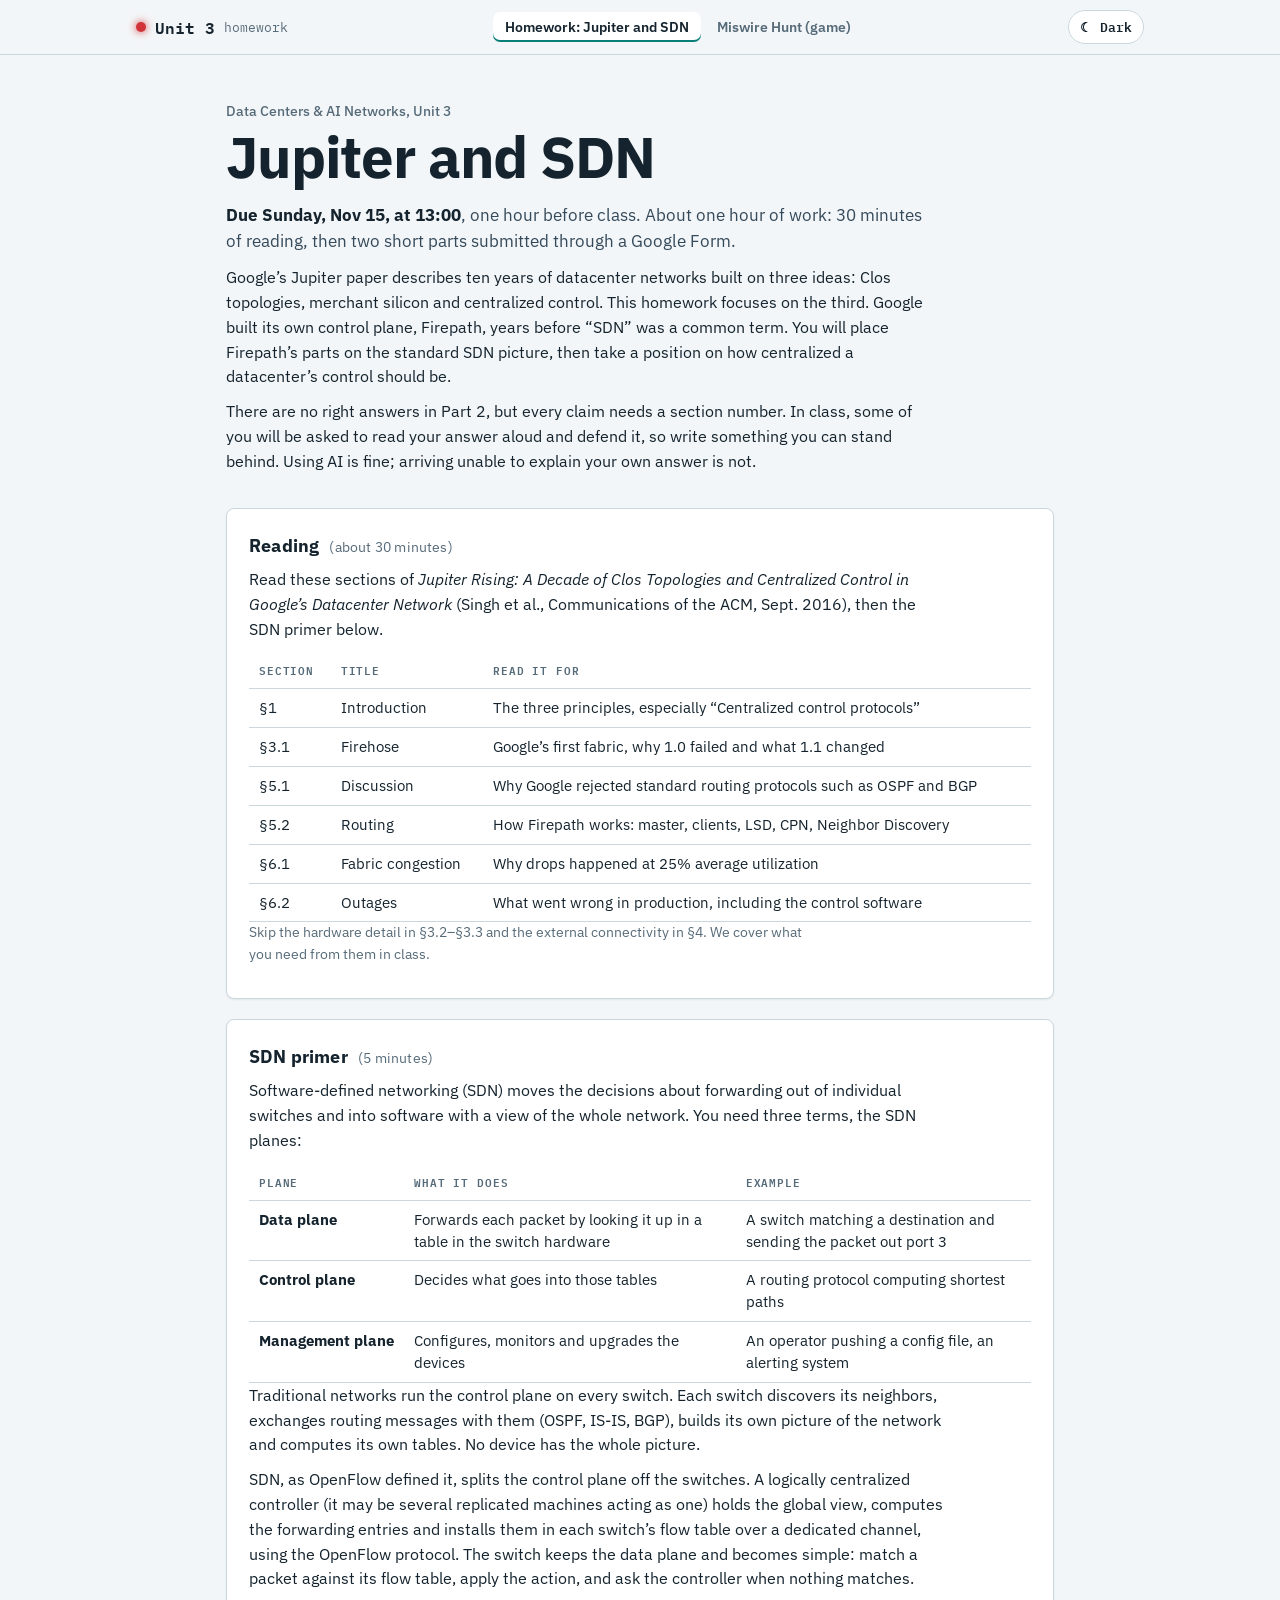
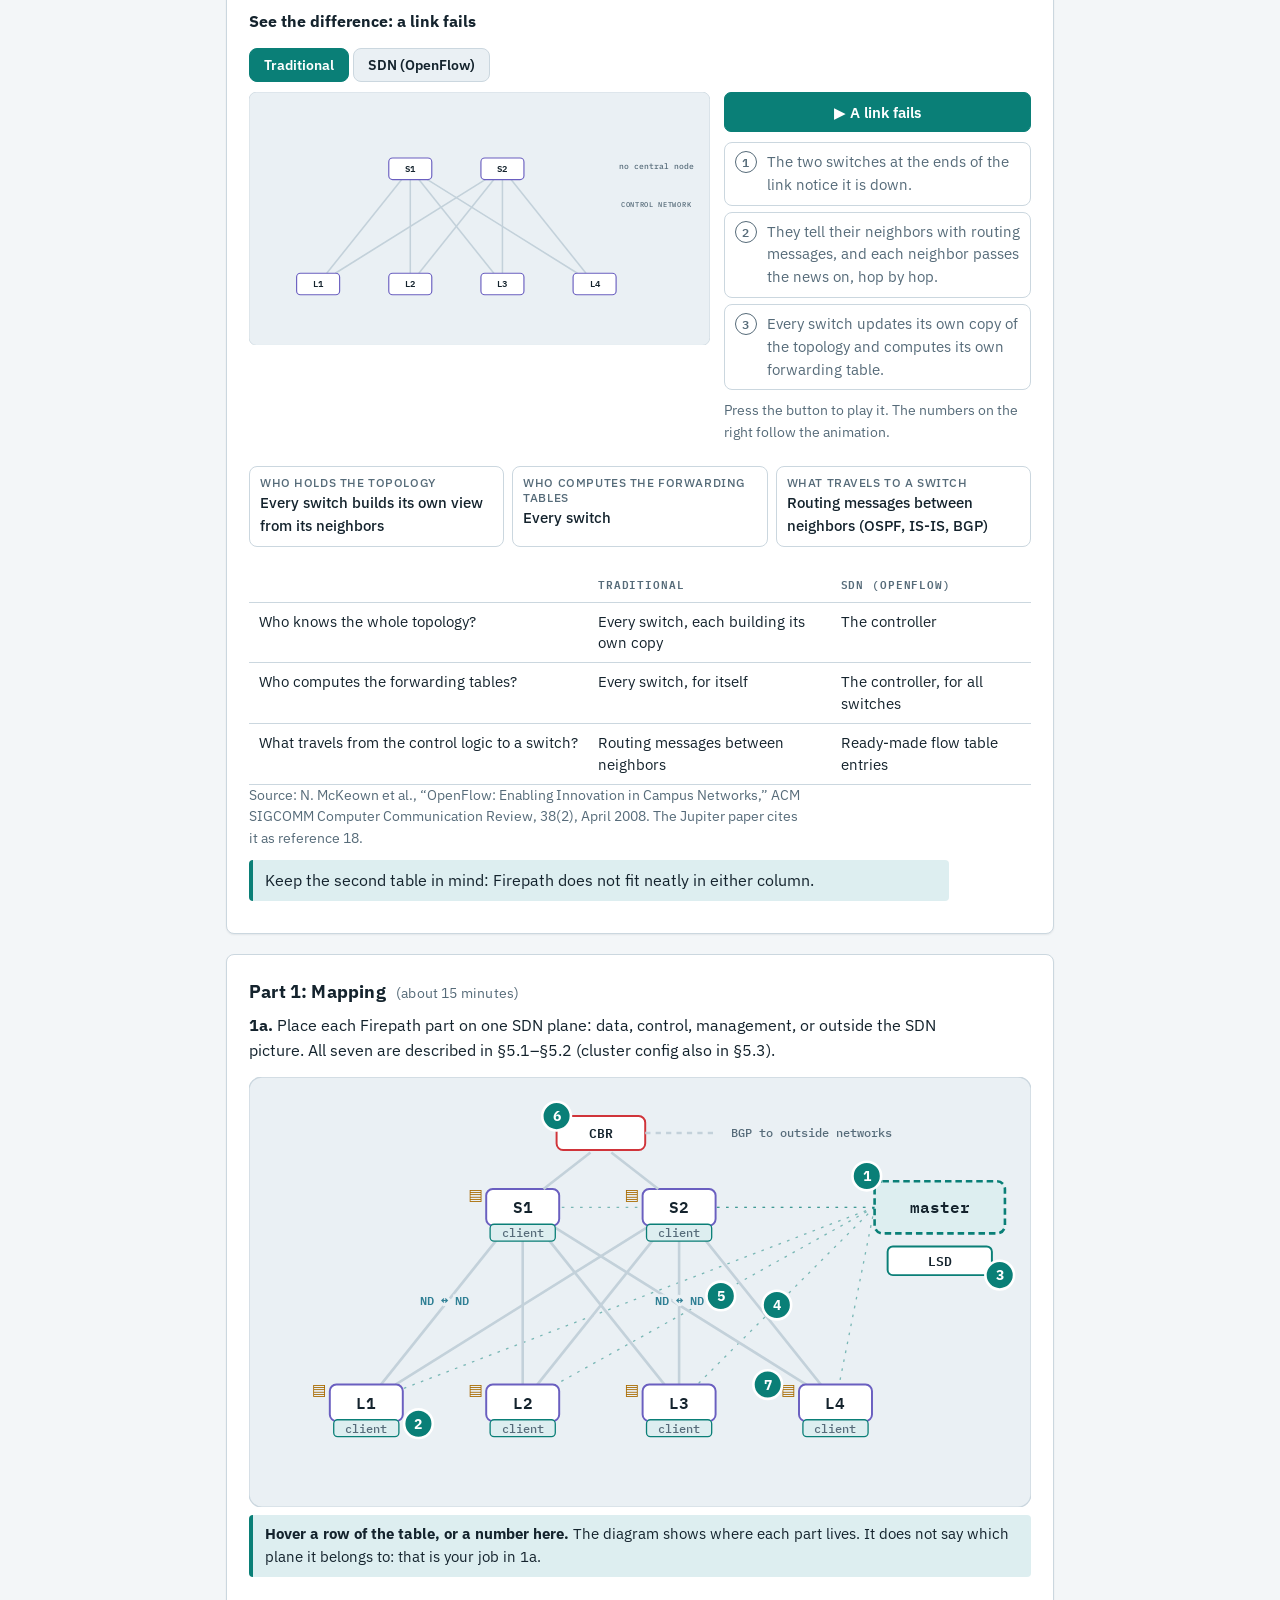
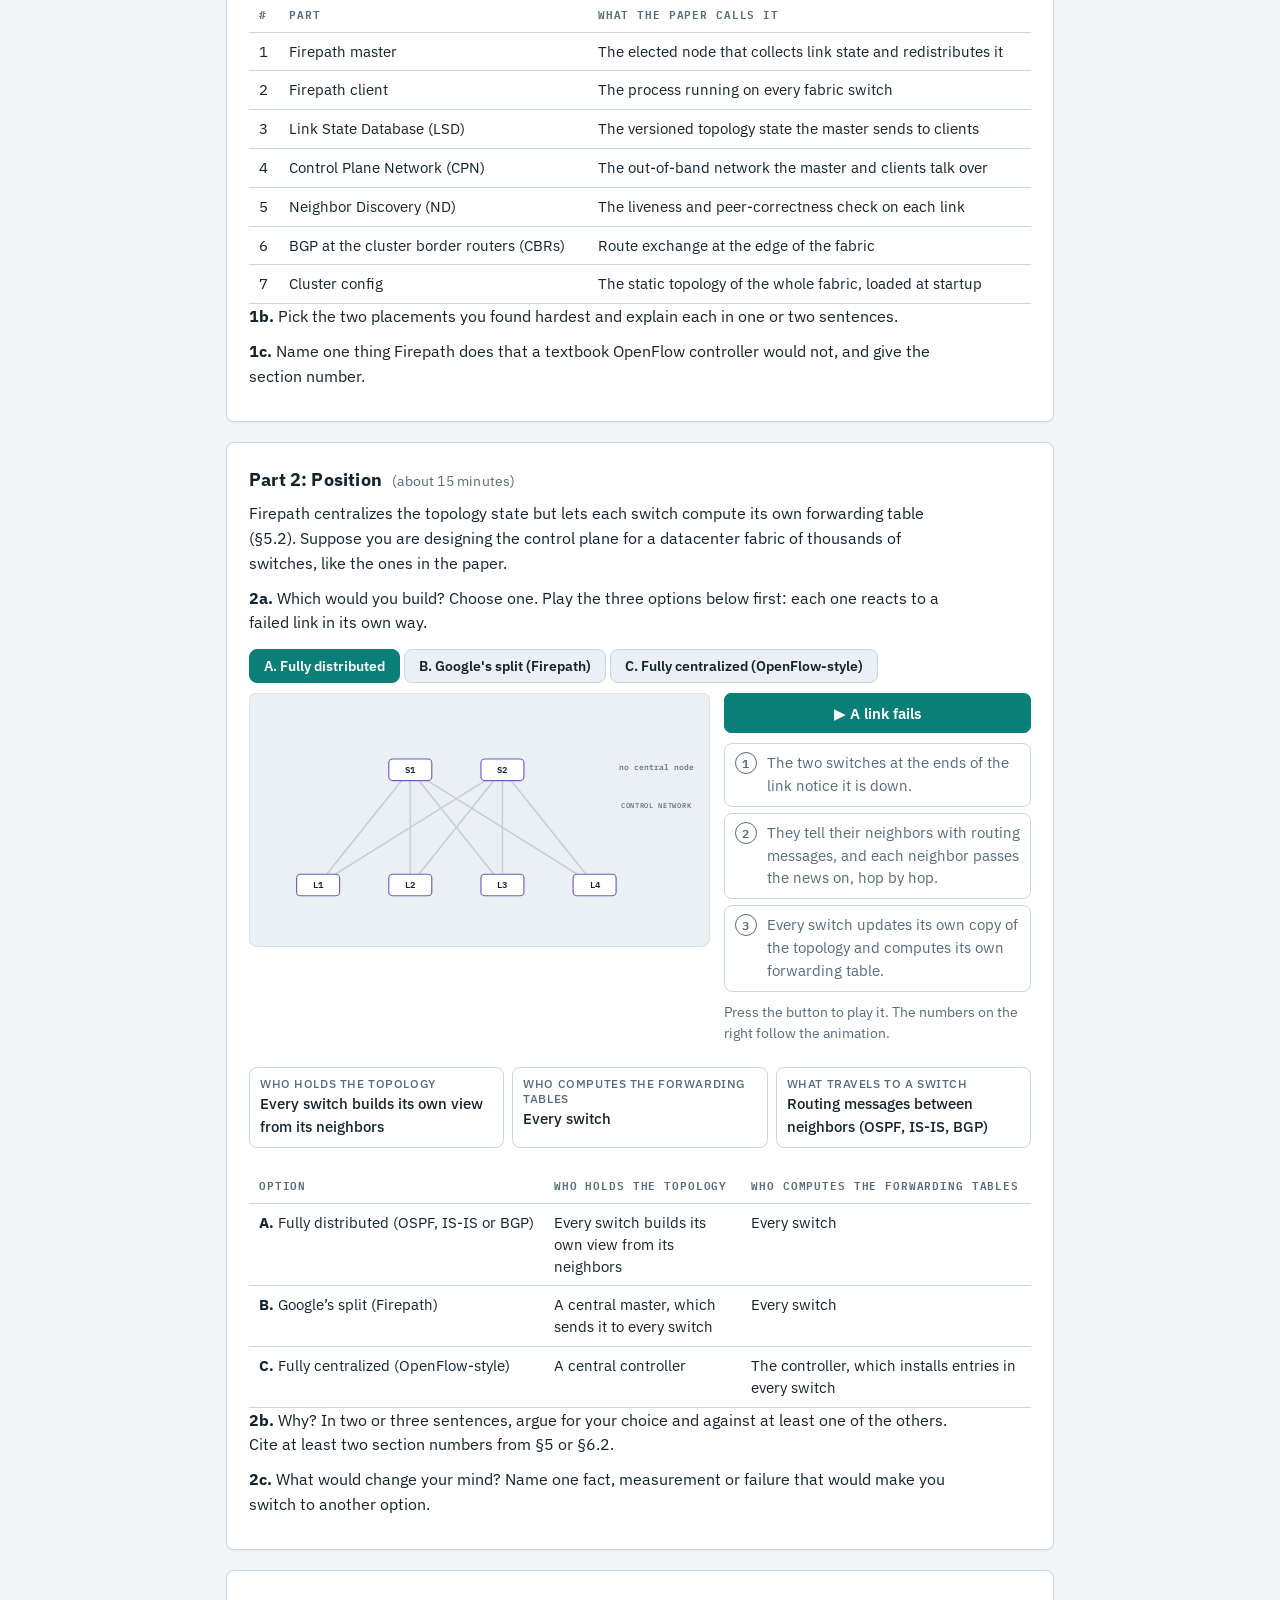
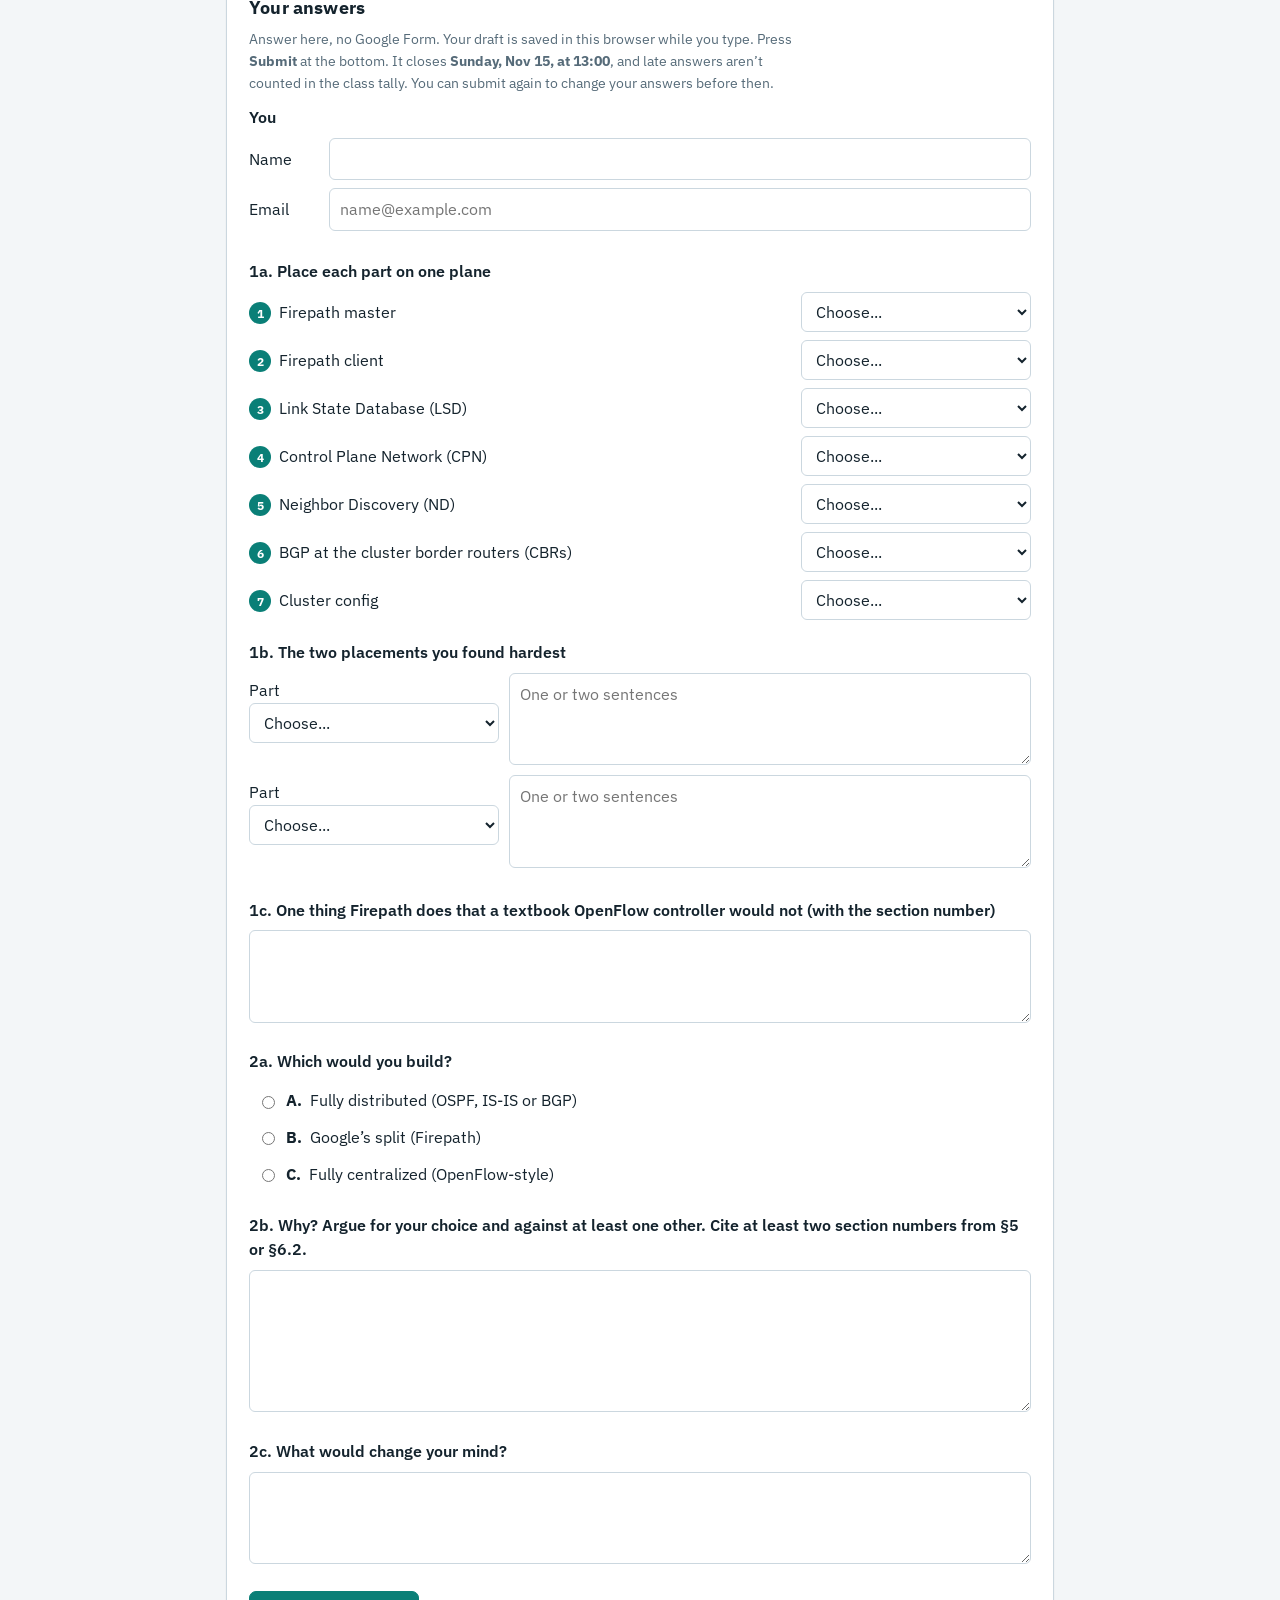
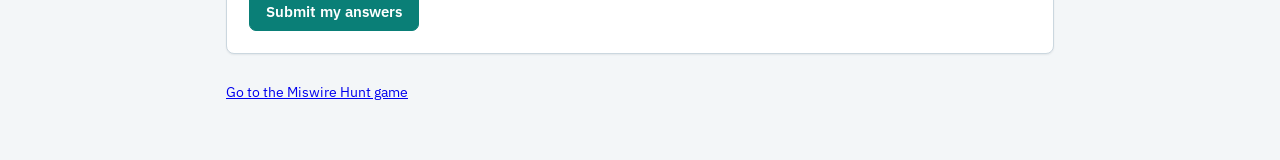
==== commit 67ade198: "ex3: homework visuals (Firepath parts, link-failure animation) and answer form stored in Supabase Co" ====
--- a/exercises/ex3/site/homework.html
+++ b/exercises/ex3/site/homework.html
@@ -54,6 +54,8 @@
     </table></div>
     <p>Traditional networks run the control plane on every switch. Each switch discovers its neighbors, exchanges routing messages with them (OSPF, IS-IS, BGP), builds its own picture of the network and computes its own tables. No device has the whole picture.</p>
     <p>SDN, as OpenFlow defined it, splits the control plane off the switches. A logically centralized controller (it may be several replicated machines acting as one) holds the global view, computes the forwarding entries and installs them in each switch&rsquo;s flow table over a dedicated channel, using the OpenFlow protocol. The switch keeps the data plane and becomes simple: match a packet against its flow table, apply the action, and ask the controller when nothing matches.</p>
+    <h3 class="hv-h">See the difference: a link fails</h3>
+    <div class="hv" id="explorerPrimer"></div>
     <div class="tbl-wrap"><table class="ports hwt">
       <thead><tr><th></th><th>Traditional</th><th>SDN (OpenFlow)</th></tr></thead>
       <tbody>
@@ -69,16 +71,17 @@
   <section class="card">
     <h2>Part 1: Mapping <span class="fine">(about 15 minutes)</span></h2>
     <p><b>1a.</b> Place each Firepath part on one SDN plane: data, control, management, or outside the SDN picture. All seven are described in &sect;5.1&ndash;&sect;5.2 (cluster config also in &sect;5.3).</p>
-    <div class="tbl-wrap"><table class="ports hwt">
+    <div class="hv hp" id="partsDiagram"></div>
+    <div class="tbl-wrap"><table class="ports hwt" id="partsTable">
       <thead><tr><th>#</th><th>Part</th><th>What the paper calls it</th></tr></thead>
       <tbody>
-        <tr><td>1</td><td>Firepath master</td><td>The elected node that collects link state and redistributes it</td></tr>
-        <tr><td>2</td><td>Firepath client</td><td>The process running on every fabric switch</td></tr>
-        <tr><td>3</td><td>Link State Database (LSD)</td><td>The versioned topology state the master sends to clients</td></tr>
-        <tr><td>4</td><td>Control Plane Network (CPN)</td><td>The out-of-band network the master and clients talk over</td></tr>
-        <tr><td>5</td><td>Neighbor Discovery (ND)</td><td>The liveness and peer-correctness check on each link</td></tr>
-        <tr><td>6</td><td>BGP at the cluster border routers (CBRs)</td><td>Route exchange at the edge of the fabric</td></tr>
-        <tr><td>7</td><td>Cluster config</td><td>The static topology of the whole fabric, loaded at startup</td></tr>
+        <tr data-part="1"><td>1</td><td>Firepath master</td><td>The elected node that collects link state and redistributes it</td></tr>
+        <tr data-part="2"><td>2</td><td>Firepath client</td><td>The process running on every fabric switch</td></tr>
+        <tr data-part="3"><td>3</td><td>Link State Database (LSD)</td><td>The versioned topology state the master sends to clients</td></tr>
+        <tr data-part="4"><td>4</td><td>Control Plane Network (CPN)</td><td>The out-of-band network the master and clients talk over</td></tr>
+        <tr data-part="5"><td>5</td><td>Neighbor Discovery (ND)</td><td>The liveness and peer-correctness check on each link</td></tr>
+        <tr data-part="6"><td>6</td><td>BGP at the cluster border routers (CBRs)</td><td>Route exchange at the edge of the fabric</td></tr>
+        <tr data-part="7"><td>7</td><td>Cluster config</td><td>The static topology of the whole fabric, loaded at startup</td></tr>
       </tbody>
     </table></div>
     <p><b>1b.</b> Pick the two placements you found hardest and explain each in one or two sentences.</p>
@@ -88,7 +91,8 @@
   <section class="card">
     <h2>Part 2: Position <span class="fine">(about 15 minutes)</span></h2>
     <p>Firepath centralizes the topology state but lets each switch compute its own forwarding table (&sect;5.2). Suppose you are designing the control plane for a datacenter fabric of thousands of switches, like the ones in the paper.</p>
-    <p><b>2a.</b> Which would you build? Choose one.</p>
+    <p><b>2a.</b> Which would you build? Choose one. Play the three options below first: each one reacts to a failed link in its own way.</p>
+    <div class="hv" id="explorerChoice"></div>
     <div class="tbl-wrap"><table class="ports hwt">
       <thead><tr><th>Option</th><th>Who holds the topology</th><th>Who computes the forwarding tables</th></tr></thead>
       <tbody>
@@ -101,13 +105,43 @@
     <p><b>2c.</b> What would change your mind? Name one fact, measurement or failure that would make you switch to another option.</p>
   </section>
 
-  <section class="card">
-    <h2>How to submit</h2>
-    <p>Submit through the Google Form: <span class="todo">[Form link to be added]</span>. It closes <b>Sunday, Nov 15, at 13:00</b>, and late answers aren&rsquo;t counted in the class tally.</p>
-    <p>The Form asks for your name, your seven placements (1a), your two explanations (1b), your Firepath vs. OpenFlow difference (1c), your choice of A, B or C (2a), your argument (2b) and what would change your mind (2c). You can draft your answers elsewhere and paste them into the Form.</p>
-    <p>At the start of the Firepath discussion we show how many chose A, B and C, without names. Then we ask a few of you to read your answer.</p>
+  <section class="card" id="answerForm">
+    <h2>Your answers</h2>
+    <p class="fine">Answer here, no Google Form. Your draft is saved in this browser while you type. Press <b>Submit</b> at the bottom. It closes <b>Sunday, Nov 15, at 13:00</b>, and late answers aren&rsquo;t counted in the class tally. You can submit again to change your answers before then.</p>
+    <form id="hwForm" novalidate>
+      <fieldset><legend>You</legend>
+        <div class="hw-row"><label for="hwName">Name</label><input id="hwName" type="text" maxlength="120" autocomplete="name"></div>
+        <div class="hw-row"><label for="hwEmail">Email</label><input id="hwEmail" type="email" maxlength="254" autocomplete="email" placeholder="name@example.com" required></div>
+      </fieldset>
+      <fieldset><legend>1a. Place each part on one plane</legend>
+        <div class="hw-grid" id="hwPlace"></div>
+      </fieldset>
+      <fieldset><legend>1b. The two placements you found hardest</legend>
+        <div class="hw-pair"><label>Part <select id="h1p1"></select></label><textarea id="h1t1" rows="3" maxlength="1500" placeholder="One or two sentences"></textarea></div>
+        <div class="hw-pair"><label>Part <select id="h1p2"></select></label><textarea id="h1t2" rows="3" maxlength="1500" placeholder="One or two sentences"></textarea></div>
+      </fieldset>
+      <fieldset><legend>1c. One thing Firepath does that a textbook OpenFlow controller would not (with the section number)</legend>
+        <textarea id="h1c" rows="3" maxlength="1500"></textarea>
+      </fieldset>
+      <fieldset><legend>2a. Which would you build?</legend>
+        <label class="hw-opt"><input type="radio" name="h2a" value="A"> <b>A.</b> Fully distributed (OSPF, IS-IS or BGP)</label>
+        <label class="hw-opt"><input type="radio" name="h2a" value="B"> <b>B.</b> Google&rsquo;s split (Firepath)</label>
+        <label class="hw-opt"><input type="radio" name="h2a" value="C"> <b>C.</b> Fully centralized (OpenFlow-style)</label>
+      </fieldset>
+      <fieldset><legend>2b. Why? Argue for your choice and against at least one other. Cite at least two section numbers from &sect;5 or &sect;6.2.</legend>
+        <textarea id="h2b" rows="5" maxlength="3000"></textarea>
+      </fieldset>
+      <fieldset><legend>2c. What would change your mind?</legend>
+        <textarea id="h2c" rows="3" maxlength="1500"></textarea>
+      </fieldset>
+      <div class="row"><button class="btn primary" id="hwSubmit" type="submit">Submit my answers</button><span class="fine" id="hwMsg"></span></div>
+    </form>
   </section>
   <footer class="fine"><a href="index.html">Go to the Miswire Hunt game</a></footer>
 </main>
+<script src="js/config.js"></script>
+<script src="js/api.js"></script>
+<script src="js/homework.js"></script>
+<script src="js/homework-form.js"></script>
 </body>
 </html>
--- a/exercises/ex3/site/style.css
+++ b/exercises/ex3/site/style.css
@@ -559,3 +559,71 @@
 .console-page .topbar-in { flex-wrap: nowrap; }
 .console-page .brand small { display: none; }
 .console-page .ms { padding: 6px 10px; gap: 6px; }
+
+/* homework visuals */
+.hv { margin: 14px 0 18px; }
+.hv-h { font-size: 1rem; margin: 18px 0 4px; }
+.hv-tabs { display: flex; gap: 4px; flex-wrap: wrap; margin-bottom: 10px; }
+.hv-tabs button { border: 1px solid var(--line); background: var(--panel2); color: var(--ink); font: 600 0.88rem var(--sans); padding: 7px 14px; border-radius: 8px; cursor: pointer; }
+.hv-tabs button.on { background: var(--accent); border-color: var(--accent); color: var(--accent-ink); }
+.hv-body { display: grid; grid-template-columns: minmax(0, 1.5fr) minmax(220px, 1fr); gap: 14px; align-items: start; }
+.hv-svg { width: 100%; height: auto; display: block; }
+.hv-bg { fill: var(--panel2); stroke: var(--line); }
+.hv-link { stroke: var(--idle); stroke-width: 2; }
+.hv-link.dead { stroke: var(--bad); stroke-dasharray: 5 4; }
+.hv-cpn line { stroke: var(--accent); stroke-width: 1; stroke-dasharray: 2 5; opacity: .5; }
+.hv-node rect { fill: var(--panel); stroke: var(--nd-ag); stroke-width: 1.5; transition: stroke .3s, fill .3s; }
+.hv-node text, .hv-hub text { font: 600 12px var(--mono); fill: var(--ink); }
+.hv-hub rect { fill: var(--glow); stroke: var(--accent); stroke-width: 2; stroke-dasharray: 5 3; }
+.hv-hub text.sub, .hv-svg .sub { font: 500 9px var(--mono); fill: var(--muted); }
+.hv-node.alert rect { stroke: var(--bad); fill: var(--fault-bg); }
+.hv-node.work rect, .hv-hub.work rect { fill: var(--glow); stroke: var(--accent); }
+.hv-none { font: 500 11px var(--mono); fill: var(--muted); }
+.hv-cap { font: 500 9px var(--mono); fill: var(--muted); letter-spacing: .1em; text-transform: uppercase; }
+.hv-x { font: 700 20px var(--sans); fill: var(--bad); }
+.hv-pk { fill: var(--accent); filter: drop-shadow(0 0 4px var(--accent-glow)); }
+.hv-pk.gray { fill: var(--muted); }
+.hv-gear { font: 700 16px var(--sans); fill: var(--accent); animation: gearspin 1.2s ease-out; transform-box: fill-box; transform-origin: center; }
+@keyframes gearspin { from { transform: rotate(-180deg); opacity: 0; } to { transform: none; opacity: 1; } }
+.hv-entry { font: 700 13px var(--sans); fill: var(--ok); }
+.hv-lsd { font: 600 10px var(--mono); fill: var(--accent); }
+.hv-side { display: flex; flex-direction: column; gap: 10px; }
+.hv-steps { list-style: none; margin: 0; padding: 0; display: flex; flex-direction: column; gap: 6px; }
+.hv-steps li { display: flex; gap: 10px; align-items: flex-start; padding: 8px 10px; border: 1px solid var(--line); border-radius: 8px; font-size: 0.92rem; color: var(--muted); transition: all .25s; }
+.hv-steps li .hv-n { flex: none; width: 22px; height: 22px; border-radius: 50%; border: 1.5px solid currentColor; display: grid; place-items: center; font: 600 0.78rem var(--mono); }
+.hv-steps li.on { color: var(--ink); border-color: var(--accent); background: var(--glow); }
+.hv-steps li.done { color: var(--ink); }
+.hv-steps li.done .hv-n { background: var(--ok); border-color: var(--ok); color: var(--on-ok); }
+.hv-facts { display: grid; grid-template-columns: repeat(3, 1fr); gap: 8px; margin: 12px 0 0; }
+.hv-facts > div { border: 1px solid var(--line); border-radius: 8px; padding: 8px 10px; }
+.hv-facts dt { font: 500 0.72rem var(--sans); text-transform: uppercase; letter-spacing: .05em; color: var(--muted); }
+.hv-facts dd { margin: 2px 0 0; font-size: 0.92rem; font-weight: 500; }
+/* firepath parts */
+.hp-b circle { fill: var(--accent); stroke: var(--panel); stroke-width: 2; cursor: pointer; }
+.hp-b text { font: 700 11px var(--sans); fill: var(--accent-ink); pointer-events: none; }
+.hp-client { fill: var(--glow); stroke: var(--accent); stroke-width: 1; }
+.hp-doc { font: 700 12px var(--sans); fill: var(--warn); }
+.hp-lsd { fill: var(--panel); stroke: var(--accent); stroke-width: 1.5; }
+.hv-svg .t { font: 600 10px var(--mono); fill: var(--ink); }
+.hp-nd { font: 600 9px var(--mono); fill: var(--nd-sp); paint-order: stroke; stroke: var(--panel2); stroke-width: 4px; }
+.hv-cbr { fill: var(--panel); stroke: var(--bad); stroke-width: 1.5; }
+.hp .hv-svg.dim [data-part] { opacity: .35; transition: opacity .2s; }
+.hp .hv-svg.dim [data-part].lit { opacity: 1; }
+.hp .hv-svg [data-part].lit rect, .hp .hv-svg [data-part].lit text.hp-nd { filter: drop-shadow(0 0 5px var(--accent)); }
+.hp .hv-svg g.hv-cpn.lit line { stroke-width: 2; opacity: 1; }
+.hp-info { margin-top: 8px; min-height: 3.2em; padding: 8px 12px; background: var(--glow); border-left: 4px solid var(--accent); border-radius: 4px; font-size: 0.92rem; }
+tr[data-part] { transition: background .2s; cursor: default; }
+tr[data-part].lit { background: var(--glow); }
+@media (max-width: 760px) { .hv-body { grid-template-columns: 1fr; } .hv-facts { grid-template-columns: 1fr; } }
+
+/* homework form */
+#hwForm fieldset { border: 0; padding: 0; margin: 0 0 20px; }
+#hwForm legend { font-weight: 600; margin-bottom: 8px; padding: 0; }
+#hwForm textarea, #hwForm input[type="text"], #hwForm input[type="email"], #hwForm select { width: 100%; padding: 8px 10px; border: 1px solid var(--line); border-radius: 6px; background: var(--panel); color: var(--ink); font: inherit; }
+.hw-row { display: grid; grid-template-columns: 70px 1fr; gap: 10px; align-items: center; margin-bottom: 8px; }
+.hw-grid { display: grid; grid-template-columns: 1fr 230px; gap: 8px 14px; align-items: center; }
+.hw-pn { display: inline-grid; place-items: center; width: 22px; height: 22px; border-radius: 50%; background: var(--accent); color: var(--accent-ink); font: 700 0.75rem var(--sans); margin-right: 4px; }
+.hw-pair { display: grid; grid-template-columns: 250px 1fr; gap: 10px; margin-bottom: 10px; align-items: start; }
+.hw-opt { display: flex; gap: 8px; align-items: center; padding: 6px 8px; border-radius: 6px; cursor: pointer; }
+.hw-opt:hover { background: var(--panel2); }
+@media (max-width: 760px) { .hw-grid, .hw-pair { grid-template-columns: 1fr; } }
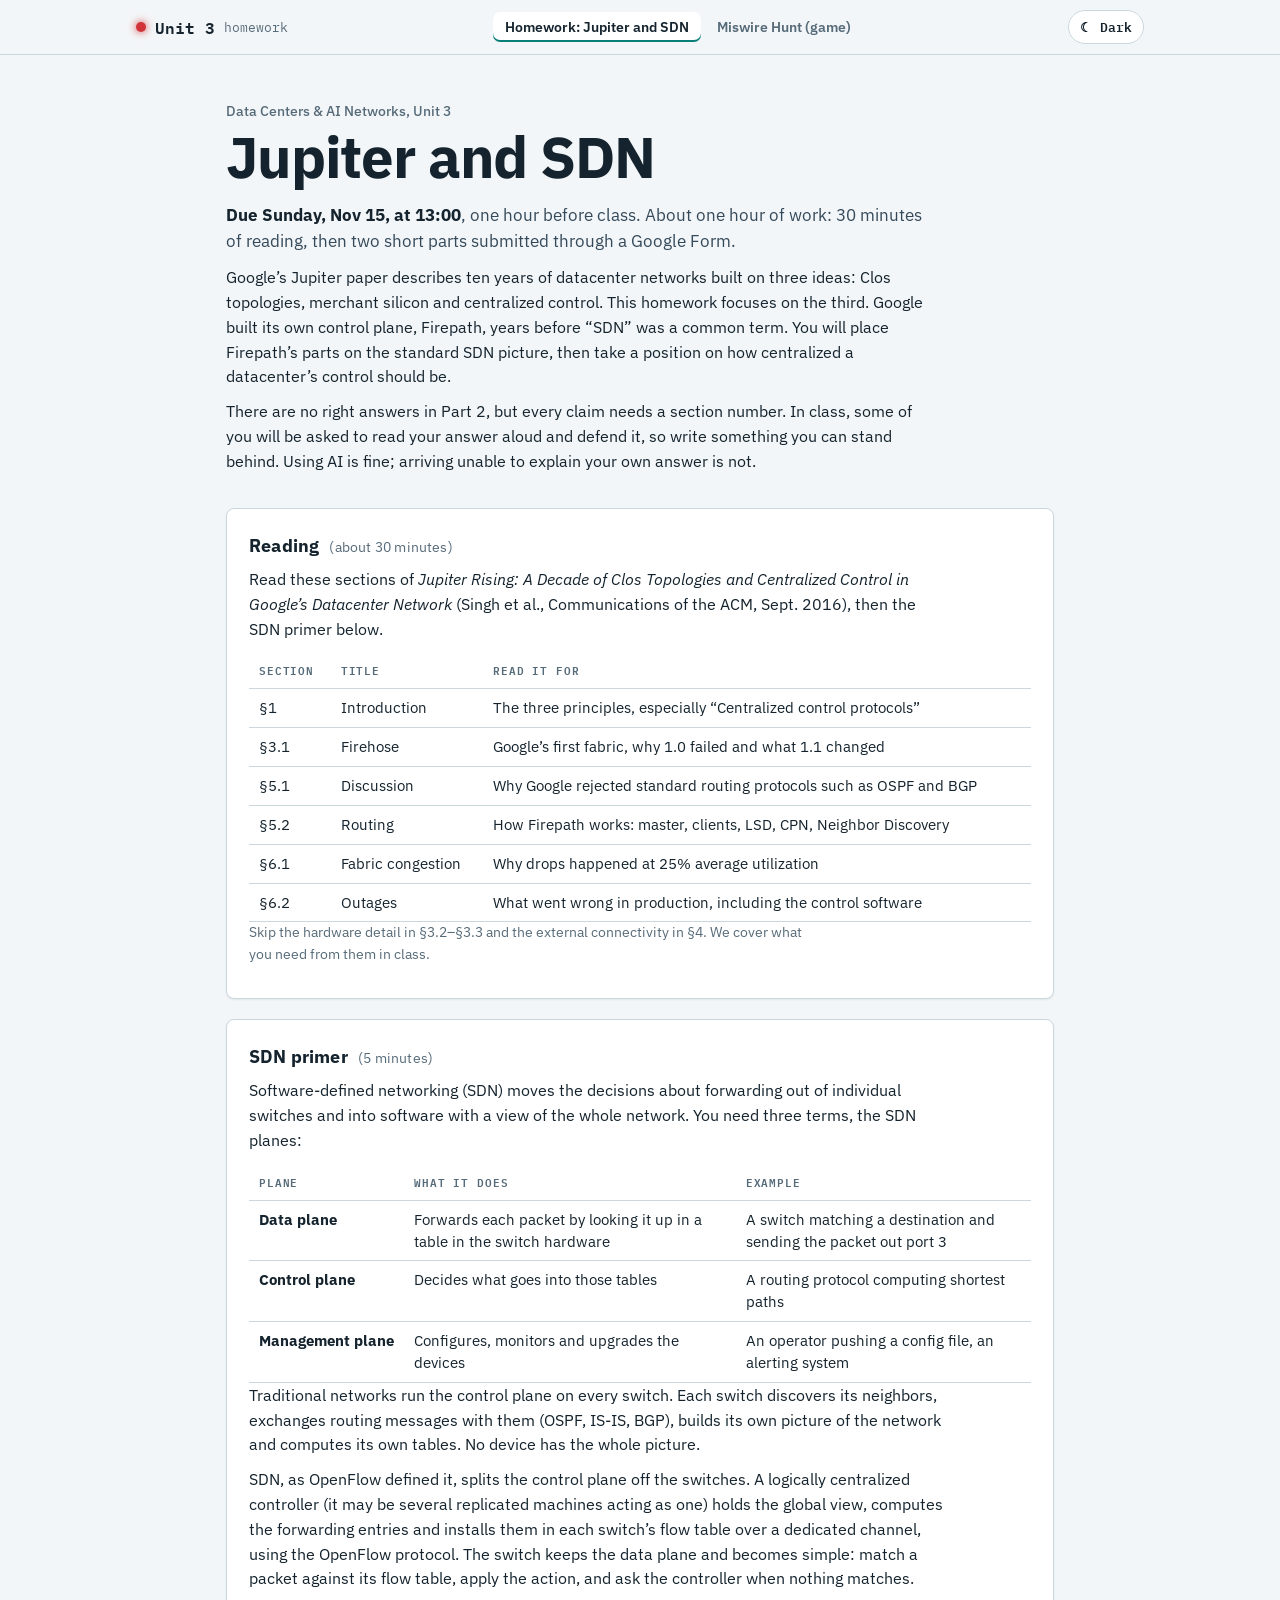
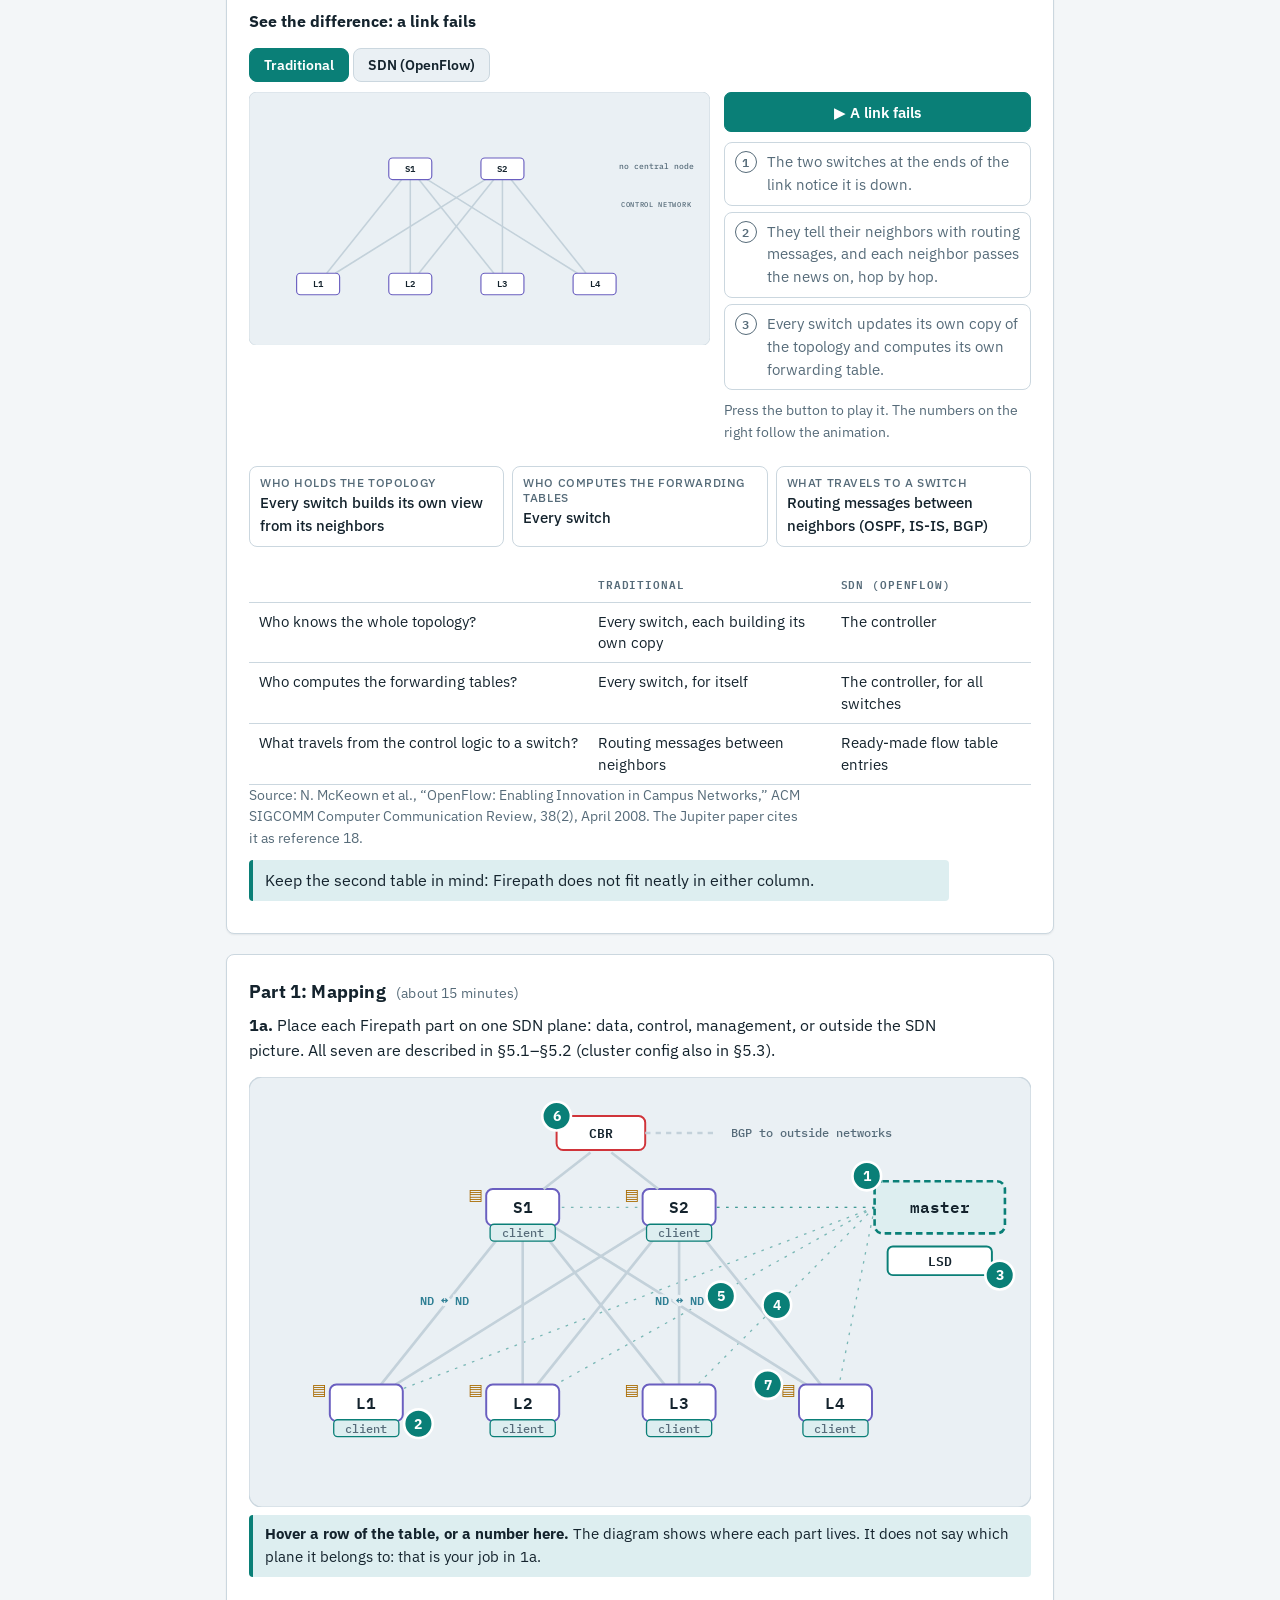
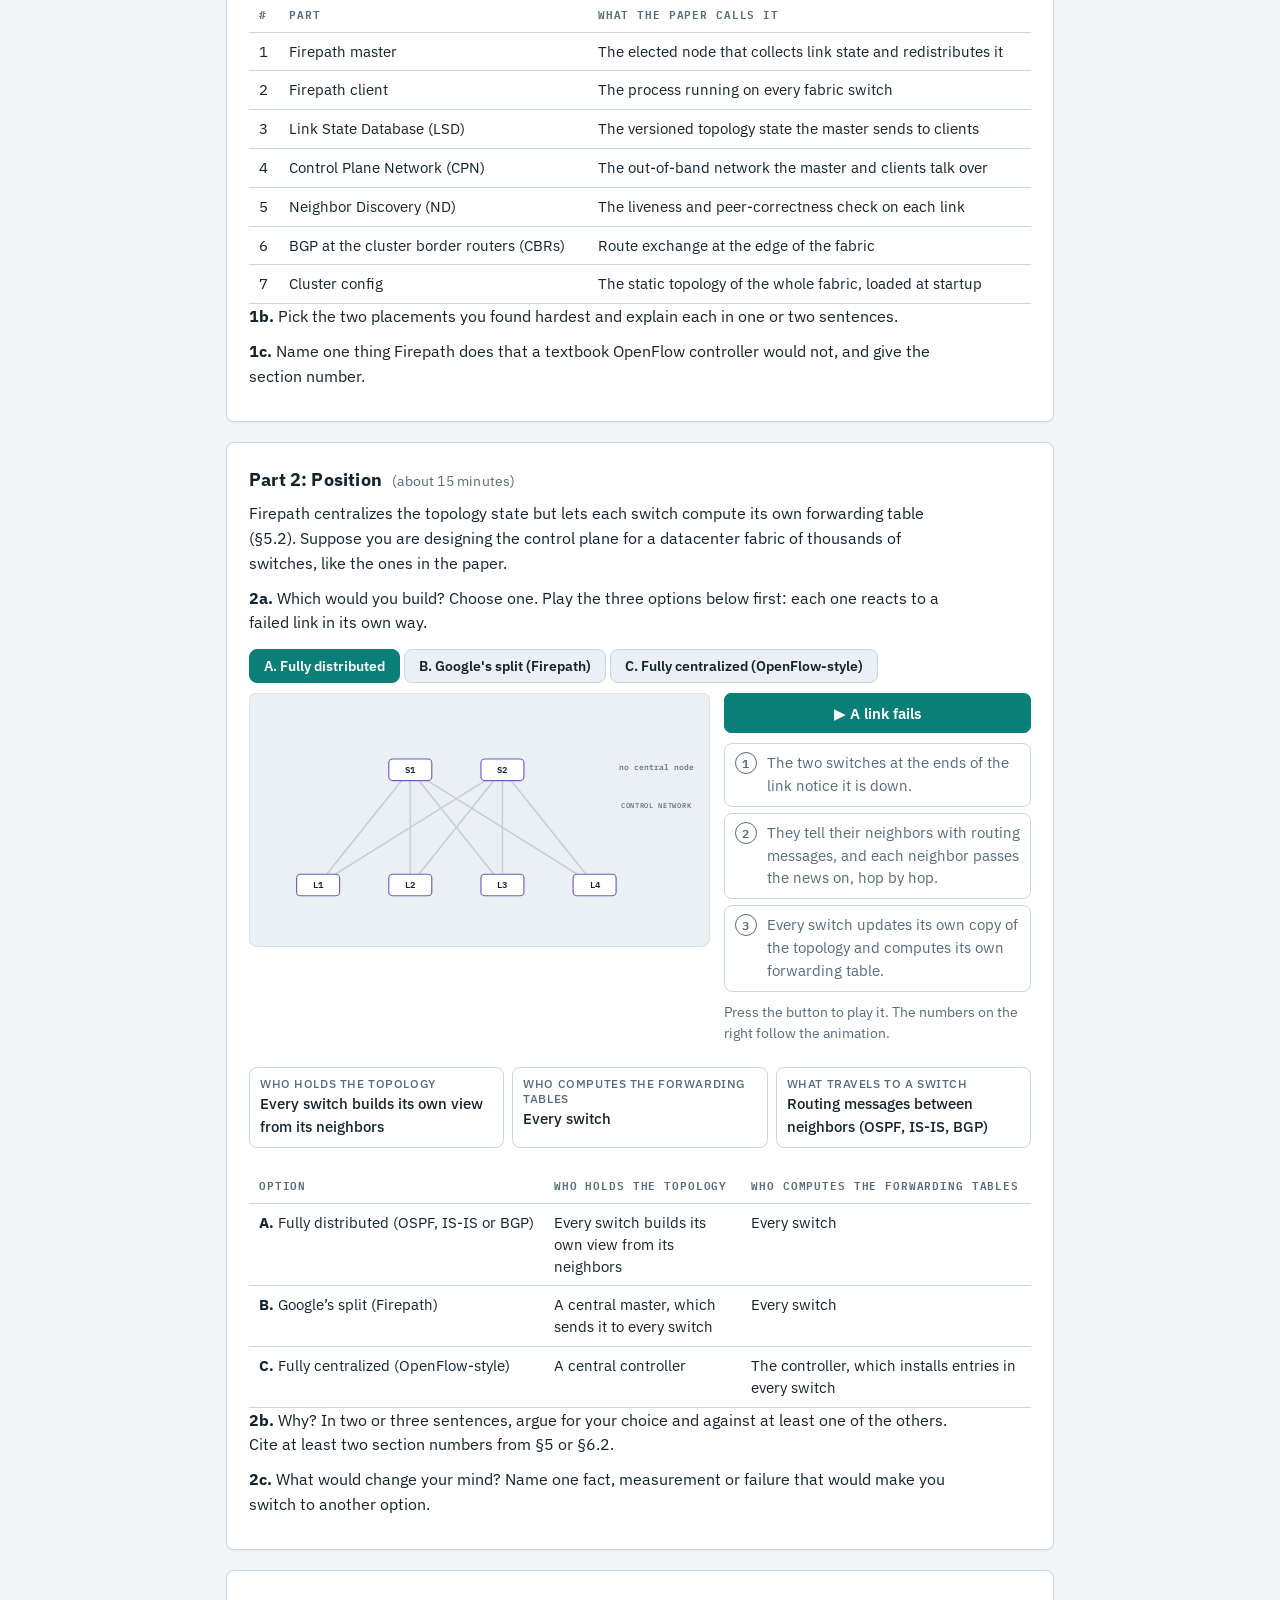
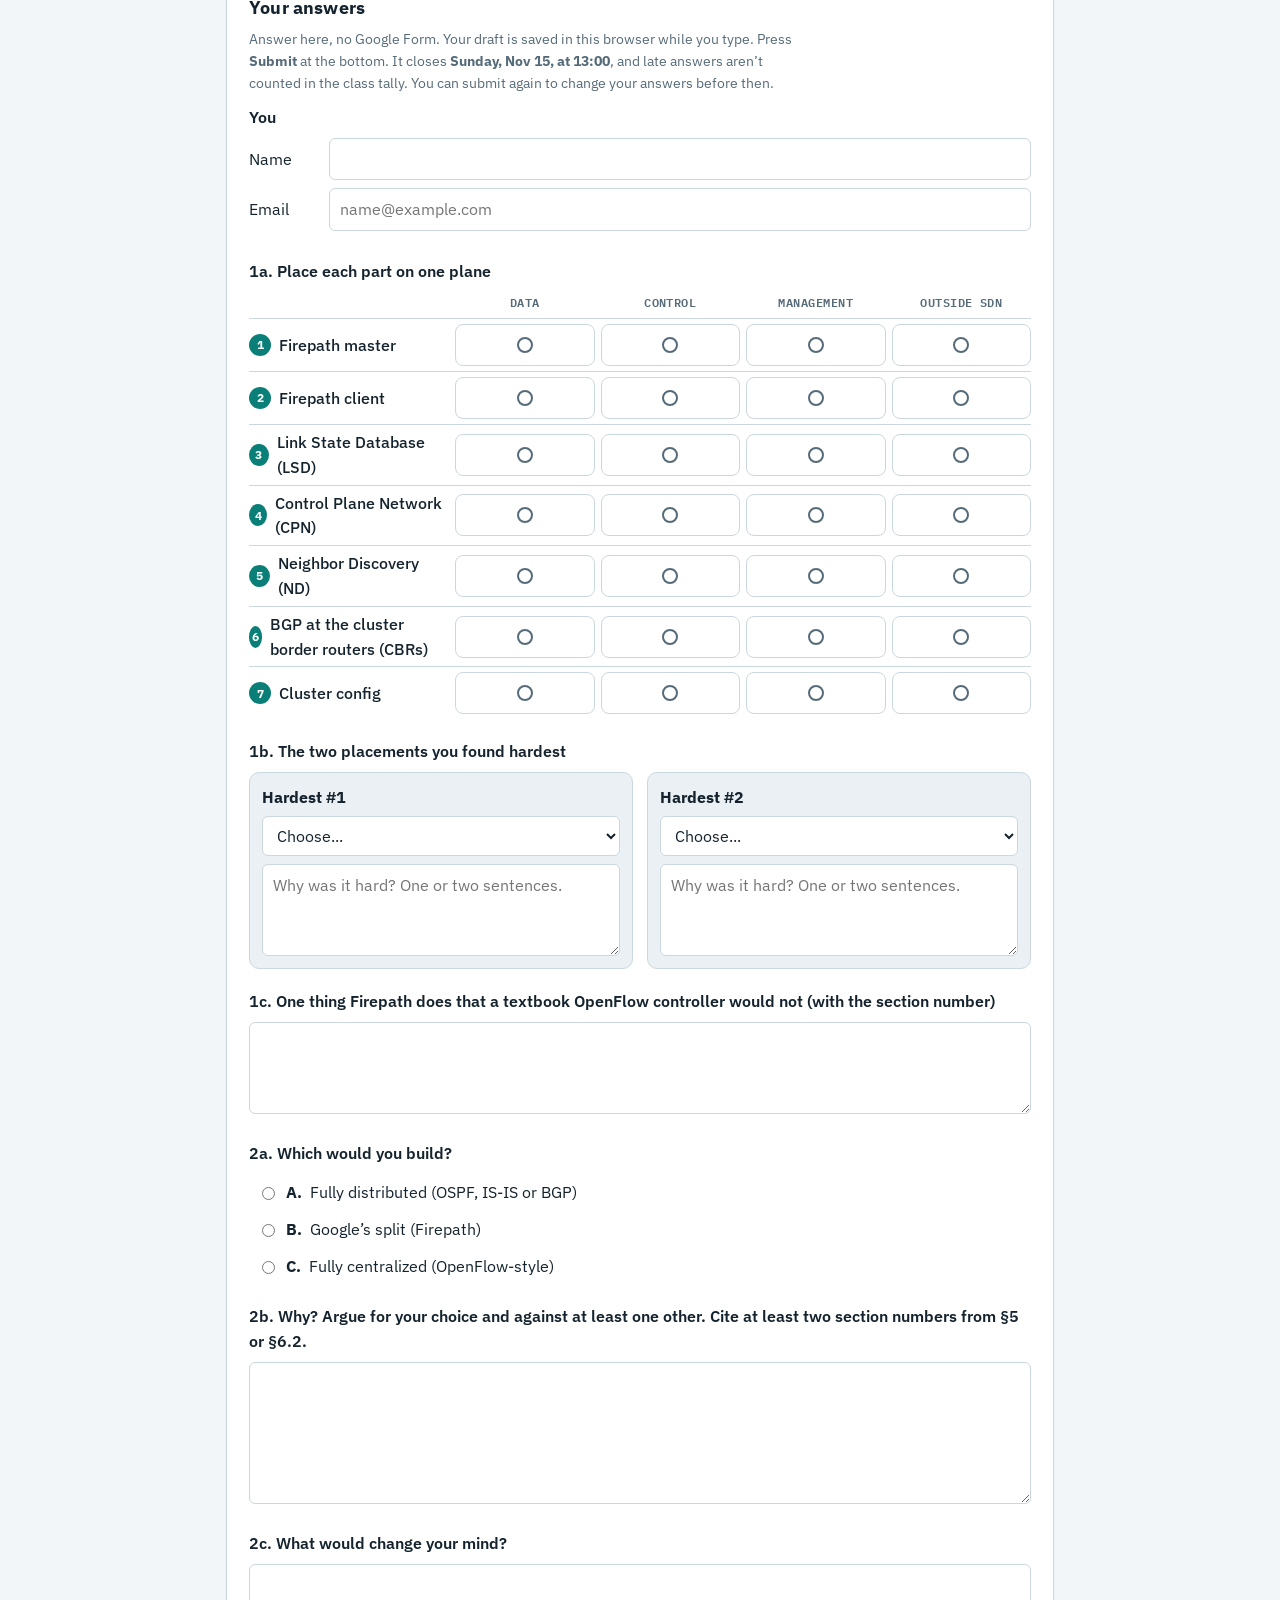
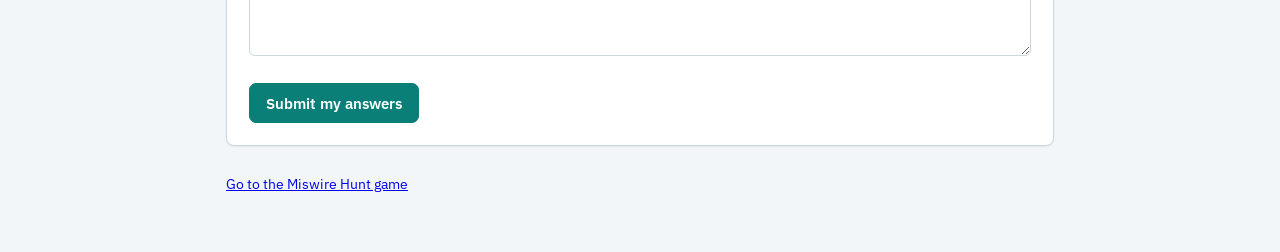
==== commit 7d86886b: "ex3: homework 1a as a radio grid, 1b as two cards Co-Authored-By: Claude Sonnet 5.5 <noreply@anthrop" ====
--- a/exercises/ex3/site/homework.html
+++ b/exercises/ex3/site/homework.html
@@ -117,8 +117,10 @@
         <div class="hw-grid" id="hwPlace"></div>
       </fieldset>
       <fieldset><legend>1b. The two placements you found hardest</legend>
-        <div class="hw-pair"><label>Part <select id="h1p1"></select></label><textarea id="h1t1" rows="3" maxlength="1500" placeholder="One or two sentences"></textarea></div>
-        <div class="hw-pair"><label>Part <select id="h1p2"></select></label><textarea id="h1t2" rows="3" maxlength="1500" placeholder="One or two sentences"></textarea></div>
+        <div class="hw-hard">
+          <div class="hw-hcard"><div class="hw-hhead"><b>Hardest #1</b><select id="h1p1" aria-label="Part for hardest placement 1"></select></div><textarea id="h1t1" rows="3" maxlength="1500" placeholder="Why was it hard? One or two sentences."></textarea></div>
+          <div class="hw-hcard"><div class="hw-hhead"><b>Hardest #2</b><select id="h1p2" aria-label="Part for hardest placement 2"></select></div><textarea id="h1t2" rows="3" maxlength="1500" placeholder="Why was it hard? One or two sentences."></textarea></div>
+        </div>
       </fieldset>
       <fieldset><legend>1c. One thing Firepath does that a textbook OpenFlow controller would not (with the section number)</legend>
         <textarea id="h1c" rows="3" maxlength="1500"></textarea>
--- a/exercises/ex3/site/style.css
+++ b/exercises/ex3/site/style.css
@@ -627,3 +627,24 @@
 .hw-opt { display: flex; gap: 8px; align-items: center; padding: 6px 8px; border-radius: 6px; cursor: pointer; }
 .hw-opt:hover { background: var(--panel2); }
 @media (max-width: 760px) { .hw-grid, .hw-pair { grid-template-columns: 1fr; } }
+.hw-grid { display: block; }
+.hwp-head, .hwp-row { display: grid; grid-template-columns: minmax(200px, 1.4fr) repeat(4, 1fr); gap: 6px; align-items: center; }
+.hwp-head { font: 600 0.74rem var(--mono); text-transform: uppercase; letter-spacing: .04em; color: var(--muted); padding: 0 0 6px; text-align: center; }
+.hwp-row { padding: 5px 0; border-top: 1px solid var(--line); }
+.hwp-name { display: flex; align-items: center; gap: 4px; font-weight: 500; }
+.hwp-cell { display: flex; justify-content: center; align-items: center; gap: 6px; padding: 7px 4px; border: 1.5px solid var(--line); border-radius: 8px; cursor: pointer; font-size: 0.84rem; background: var(--panel); transition: all .15s; }
+.hwp-cell:hover { border-color: var(--accent); }
+.hwp-cell input { position: absolute; opacity: 0; pointer-events: none; }
+.hwp-cell .hwp-dot { width: 12px; height: 12px; border-radius: 50%; border: 2px solid var(--muted); flex: none; }
+.hwp-cell:has(input:checked) { background: var(--accent); border-color: var(--accent); color: var(--accent-ink); font-weight: 600; }
+.hwp-cell:has(input:checked) .hwp-dot { border-color: var(--accent-ink); background: var(--accent-ink); }
+.hwp-cell:has(input:focus-visible) { outline: 3px solid var(--accent); outline-offset: 2px; }
+.hwp-head span { display: block; }
+.hwp-head { display: grid; }
+.hwp-head > span:first-child { display: block; }
+.hw-hard { display: grid; grid-template-columns: 1fr 1fr; gap: 14px; }
+.hw-hcard { border: 1px solid var(--line); border-radius: 10px; padding: 12px; background: var(--panel2); display: flex; flex-direction: column; gap: 8px; }
+.hw-hhead { display: flex; flex-direction: column; gap: 6px; }
+@media (max-width: 860px) { .hw-hard { grid-template-columns: 1fr; } .hwp-head { display: none; } .hwp-row { grid-template-columns: 1fr 1fr; } .hwp-name { grid-column: 1 / -1; } }
+.hwp-cell { padding: 12px 4px; } .hwp-cell .hwp-dot { width: 16px; height: 16px; }
+.hwp-row:hover { background: var(--panel2); }
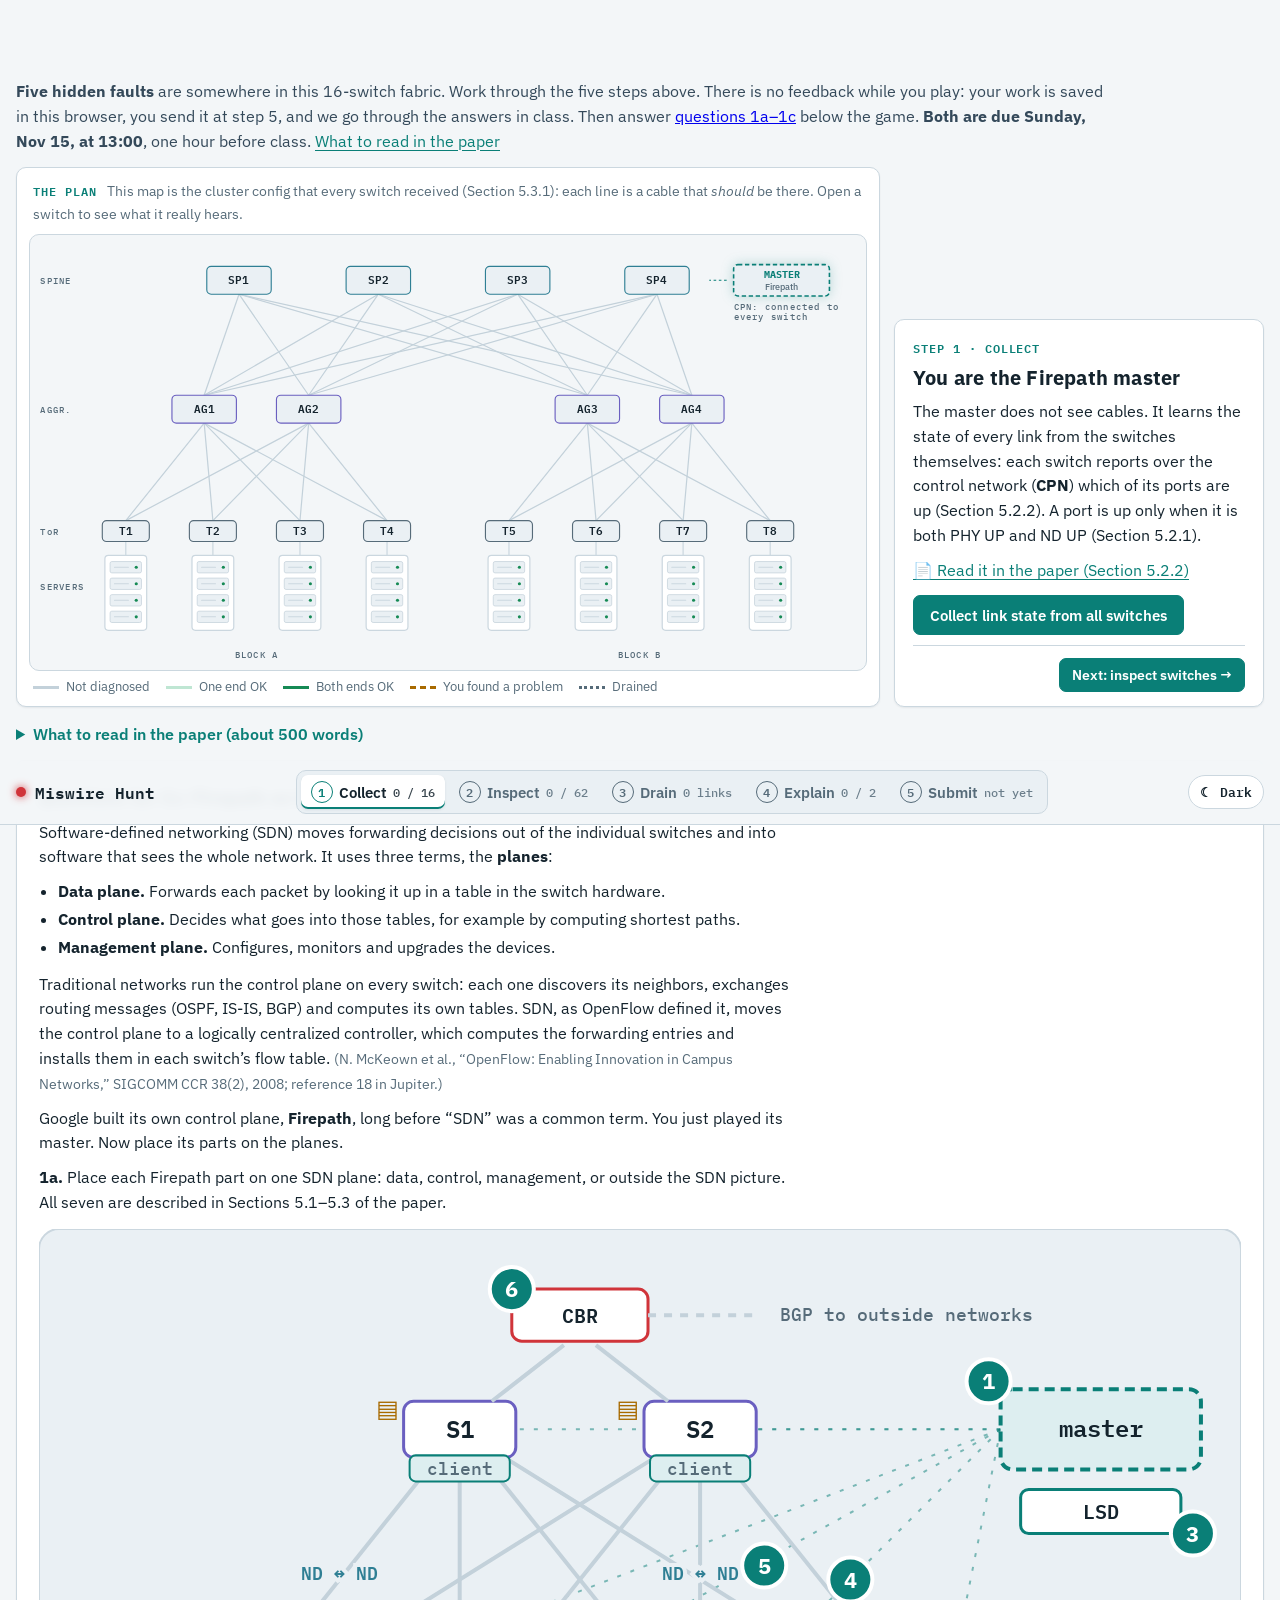
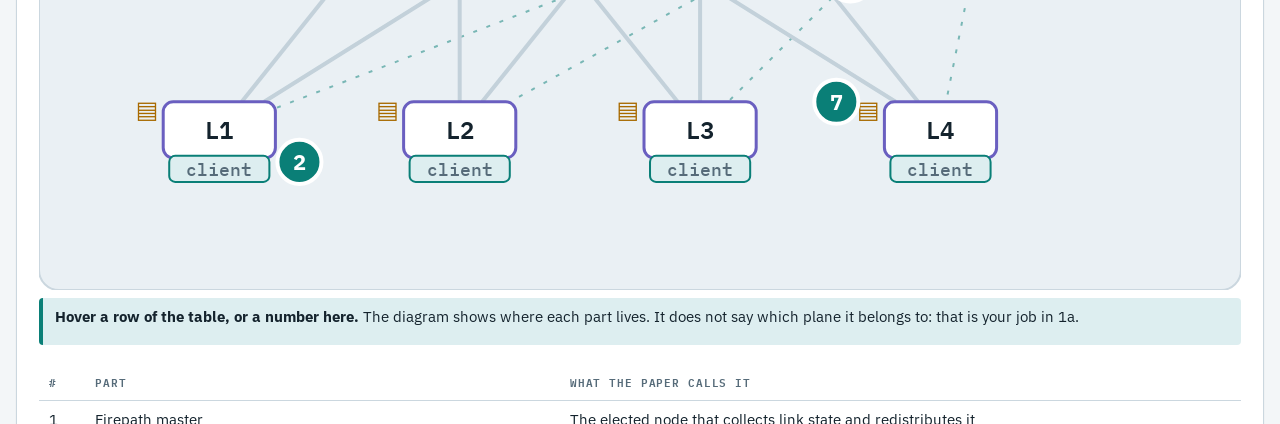
==== commit 1d888b42: "ex3: move homework questions 1a-1c under the game, retire homework.html - The game page gets a card " ====
--- a/exercises/ex3/site/homework.html
+++ b/exercises/ex3/site/homework.html
@@ -3,147 +3,10 @@
 <head>
 <meta charset="utf-8">
 <meta name="viewport" content="width=device-width, initial-scale=1">
-<title>Unit 3 Homework: Jupiter and SDN</title>
-<link rel="preconnect" href="https://fonts.googleapis.com">
-<link rel="stylesheet" href="https://fonts.googleapis.com/css2?family=IBM+Plex+Mono:wght@400;500;600&family=IBM+Plex+Sans:wght@400;500;600;700&display=swap">
-<link rel="stylesheet" href="style.css">
-<script src="js/theme.js"></script>
+<title>Unit 3 Homework</title>
+<meta http-equiv="refresh" content="0; url=index.html#part1">
 </head>
-<body class="hw-page">
-<div class="topbar"><div class="topbar-in">
-  <span class="brand"><i class="led"></i>Unit 3 <small>homework</small></span>
-  <nav class="pages" aria-label="Pages"><a href="homework.html" class="on">Homework: Jupiter and SDN</a><a href="index.html">Miswire Hunt (game)</a></nav>
-  <button class="theme-btn" id="themeBtn" type="button">&#9790; Dark</button>
-</div></div>
-<main class="hw">
-  <header class="hero">
-    <p class="eyebrow">Data Centers &amp; AI Networks, Unit 3</p>
-    <h1>Jupiter and SDN</h1>
-    <p class="lede"><b>Due Sunday, Nov 15, at 13:00</b>, one hour before class. About one hour of work: 30 minutes of reading, then two short parts submitted through a Google Form.</p>
-    <p>Google&rsquo;s Jupiter paper describes ten years of datacenter networks built on three ideas: Clos topologies, merchant silicon and centralized control. This homework focuses on the third. Google built its own control plane, Firepath, years before &ldquo;SDN&rdquo; was a common term. You will place Firepath&rsquo;s parts on the standard SDN picture, then take a position on how centralized a datacenter&rsquo;s control should be.</p>
-    <p>There are no right answers in Part 2, but every claim needs a section number. In class, some of you will be asked to read your answer aloud and defend it, so write something you can stand behind. Using AI is fine; arriving unable to explain your own answer is not.</p>
-  </header>
-
-  <section class="card">
-    <h2>Reading <span class="fine">(about 30 minutes)</span></h2>
-    <p>Read these sections of <i>Jupiter Rising: A Decade of Clos Topologies and Centralized Control in Google&rsquo;s Datacenter Network</i> (Singh et al., Communications of the ACM, Sept. 2016), then the SDN primer below.</p>
-    <div class="tbl-wrap"><table class="ports hwt">
-      <thead><tr><th>Section</th><th>Title</th><th>Read it for</th></tr></thead>
-      <tbody>
-        <tr><td>&sect;1</td><td>Introduction</td><td>The three principles, especially &ldquo;Centralized control protocols&rdquo;</td></tr>
-        <tr><td>&sect;3.1</td><td>Firehose</td><td>Google&rsquo;s first fabric, why 1.0 failed and what 1.1 changed</td></tr>
-        <tr><td>&sect;5.1</td><td>Discussion</td><td>Why Google rejected standard routing protocols such as OSPF and BGP</td></tr>
-        <tr><td>&sect;5.2</td><td>Routing</td><td>How Firepath works: master, clients, LSD, CPN, Neighbor Discovery</td></tr>
-        <tr><td>&sect;6.1</td><td>Fabric congestion</td><td>Why drops happened at 25% average utilization</td></tr>
-        <tr><td>&sect;6.2</td><td>Outages</td><td>What went wrong in production, including the control software</td></tr>
-      </tbody>
-    </table></div>
-    <p class="fine">Skip the hardware detail in &sect;3.2&ndash;&sect;3.3 and the external connectivity in &sect;4. We cover what you need from them in class.</p>
-  </section>
-
-  <section class="card">
-    <h2>SDN primer <span class="fine">(5 minutes)</span></h2>
-    <p>Software-defined networking (SDN) moves the decisions about forwarding out of individual switches and into software with a view of the whole network. You need three terms, the SDN planes:</p>
-    <div class="tbl-wrap"><table class="ports hwt">
-      <thead><tr><th>Plane</th><th>What it does</th><th>Example</th></tr></thead>
-      <tbody>
-        <tr><td><b>Data plane</b></td><td>Forwards each packet by looking it up in a table in the switch hardware</td><td>A switch matching a destination and sending the packet out port 3</td></tr>
-        <tr><td><b>Control plane</b></td><td>Decides what goes into those tables</td><td>A routing protocol computing shortest paths</td></tr>
-        <tr><td><b>Management plane</b></td><td>Configures, monitors and upgrades the devices</td><td>An operator pushing a config file, an alerting system</td></tr>
-      </tbody>
-    </table></div>
-    <p>Traditional networks run the control plane on every switch. Each switch discovers its neighbors, exchanges routing messages with them (OSPF, IS-IS, BGP), builds its own picture of the network and computes its own tables. No device has the whole picture.</p>
-    <p>SDN, as OpenFlow defined it, splits the control plane off the switches. A logically centralized controller (it may be several replicated machines acting as one) holds the global view, computes the forwarding entries and installs them in each switch&rsquo;s flow table over a dedicated channel, using the OpenFlow protocol. The switch keeps the data plane and becomes simple: match a packet against its flow table, apply the action, and ask the controller when nothing matches.</p>
-    <h3 class="hv-h">See the difference: a link fails</h3>
-    <div class="hv" id="explorerPrimer"></div>
-    <div class="tbl-wrap"><table class="ports hwt">
-      <thead><tr><th></th><th>Traditional</th><th>SDN (OpenFlow)</th></tr></thead>
-      <tbody>
-        <tr><td>Who knows the whole topology?</td><td>Every switch, each building its own copy</td><td>The controller</td></tr>
-        <tr><td>Who computes the forwarding tables?</td><td>Every switch, for itself</td><td>The controller, for all switches</td></tr>
-        <tr><td>What travels from the control logic to a switch?</td><td>Routing messages between neighbors</td><td>Ready-made flow table entries</td></tr>
-      </tbody>
-    </table></div>
-    <p class="fine">Source: N. McKeown et al., &ldquo;OpenFlow: Enabling Innovation in Campus Networks,&rdquo; ACM SIGCOMM Computer Communication Review, 38(2), April 2008. The Jupiter paper cites it as reference 18.</p>
-    <p class="callout">Keep the second table in mind: Firepath does not fit neatly in either column.</p>
-  </section>
-
-  <section class="card">
-    <h2>Part 1: Mapping <span class="fine">(about 15 minutes)</span></h2>
-    <p><b>1a.</b> Place each Firepath part on one SDN plane: data, control, management, or outside the SDN picture. All seven are described in &sect;5.1&ndash;&sect;5.2 (cluster config also in &sect;5.3).</p>
-    <div class="hv hp" id="partsDiagram"></div>
-    <div class="tbl-wrap"><table class="ports hwt" id="partsTable">
-      <thead><tr><th>#</th><th>Part</th><th>What the paper calls it</th></tr></thead>
-      <tbody>
-        <tr data-part="1"><td>1</td><td>Firepath master</td><td>The elected node that collects link state and redistributes it</td></tr>
-        <tr data-part="2"><td>2</td><td>Firepath client</td><td>The process running on every fabric switch</td></tr>
-        <tr data-part="3"><td>3</td><td>Link State Database (LSD)</td><td>The versioned topology state the master sends to clients</td></tr>
-        <tr data-part="4"><td>4</td><td>Control Plane Network (CPN)</td><td>The out-of-band network the master and clients talk over</td></tr>
-        <tr data-part="5"><td>5</td><td>Neighbor Discovery (ND)</td><td>The liveness and peer-correctness check on each link</td></tr>
-        <tr data-part="6"><td>6</td><td>BGP at the cluster border routers (CBRs)</td><td>Route exchange at the edge of the fabric</td></tr>
-        <tr data-part="7"><td>7</td><td>Cluster config</td><td>The static topology of the whole fabric, loaded at startup</td></tr>
-      </tbody>
-    </table></div>
-    <p><b>1b.</b> Pick the two placements you found hardest and explain each in one or two sentences.</p>
-    <p><b>1c.</b> Name one thing Firepath does that a textbook OpenFlow controller would not, and give the section number.</p>
-  </section>
-
-  <section class="card">
-    <h2>Part 2: Position <span class="fine">(about 15 minutes)</span></h2>
-    <p>Firepath centralizes the topology state but lets each switch compute its own forwarding table (&sect;5.2). Suppose you are designing the control plane for a datacenter fabric of thousands of switches, like the ones in the paper.</p>
-    <p><b>2a.</b> Which would you build? Choose one. Play the three options below first: each one reacts to a failed link in its own way.</p>
-    <div class="hv" id="explorerChoice"></div>
-    <div class="tbl-wrap"><table class="ports hwt">
-      <thead><tr><th>Option</th><th>Who holds the topology</th><th>Who computes the forwarding tables</th></tr></thead>
-      <tbody>
-        <tr><td><b>A.</b> Fully distributed (OSPF, IS-IS or BGP)</td><td>Every switch builds its own view from its neighbors</td><td>Every switch</td></tr>
-        <tr><td><b>B.</b> Google&rsquo;s split (Firepath)</td><td>A central master, which sends it to every switch</td><td>Every switch</td></tr>
-        <tr><td><b>C.</b> Fully centralized (OpenFlow-style)</td><td>A central controller</td><td>The controller, which installs entries in every switch</td></tr>
-      </tbody>
-    </table></div>
-    <p><b>2b.</b> Why? In two or three sentences, argue for your choice and against at least one of the others. Cite at least two section numbers from &sect;5 or &sect;6.2.</p>
-    <p><b>2c.</b> What would change your mind? Name one fact, measurement or failure that would make you switch to another option.</p>
-  </section>
-
-  <section class="card" id="answerForm">
-    <h2>Your answers</h2>
-    <p class="fine">Answer here, no Google Form. Your draft is saved in this browser while you type. Press <b>Submit</b> at the bottom. It closes <b>Sunday, Nov 15, at 13:00</b>, and late answers aren&rsquo;t counted in the class tally. You can submit again to change your answers before then.</p>
-    <form id="hwForm" novalidate>
-      <fieldset><legend>You</legend>
-        <div class="hw-row"><label for="hwName">Name</label><input id="hwName" type="text" maxlength="120" autocomplete="name"></div>
-        <div class="hw-row"><label for="hwEmail">Email</label><input id="hwEmail" type="email" maxlength="254" autocomplete="email" placeholder="name@example.com" required></div>
-      </fieldset>
-      <fieldset><legend>1a. Place each part on one plane</legend>
-        <div class="hw-grid" id="hwPlace"></div>
-      </fieldset>
-      <fieldset><legend>1b. The two placements you found hardest</legend>
-        <div class="hw-hard">
-          <div class="hw-hcard"><div class="hw-hhead"><b>Hardest #1</b><select id="h1p1" aria-label="Part for hardest placement 1"></select></div><textarea id="h1t1" rows="3" maxlength="1500" placeholder="Why was it hard? One or two sentences."></textarea></div>
-          <div class="hw-hcard"><div class="hw-hhead"><b>Hardest #2</b><select id="h1p2" aria-label="Part for hardest placement 2"></select></div><textarea id="h1t2" rows="3" maxlength="1500" placeholder="Why was it hard? One or two sentences."></textarea></div>
-        </div>
-      </fieldset>
-      <fieldset><legend>1c. One thing Firepath does that a textbook OpenFlow controller would not (with the section number)</legend>
-        <textarea id="h1c" rows="3" maxlength="1500"></textarea>
-      </fieldset>
-      <fieldset><legend>2a. Which would you build?</legend>
-        <label class="hw-opt"><input type="radio" name="h2a" value="A"> <b>A.</b> Fully distributed (OSPF, IS-IS or BGP)</label>
-        <label class="hw-opt"><input type="radio" name="h2a" value="B"> <b>B.</b> Google&rsquo;s split (Firepath)</label>
-        <label class="hw-opt"><input type="radio" name="h2a" value="C"> <b>C.</b> Fully centralized (OpenFlow-style)</label>
-      </fieldset>
-      <fieldset><legend>2b. Why? Argue for your choice and against at least one other. Cite at least two section numbers from &sect;5 or &sect;6.2.</legend>
-        <textarea id="h2b" rows="5" maxlength="3000"></textarea>
-      </fieldset>
-      <fieldset><legend>2c. What would change your mind?</legend>
-        <textarea id="h2c" rows="3" maxlength="1500"></textarea>
-      </fieldset>
-      <div class="row"><button class="btn primary" id="hwSubmit" type="submit">Submit my answers</button><span class="fine" id="hwMsg"></span></div>
-    </form>
-  </section>
-  <footer class="fine"><a href="index.html">Go to the Miswire Hunt game</a></footer>
-</main>
-<script src="js/config.js"></script>
-<script src="js/api.js"></script>
-<script src="js/homework.js"></script>
-<script src="js/homework-form.js"></script>
+<body>
+<p>The Unit 3 homework is now the Miswire Hunt game, with questions 1a&ndash;1c below it: <a href="index.html#part1">open it here</a>.</p>
 </body>
 </html>
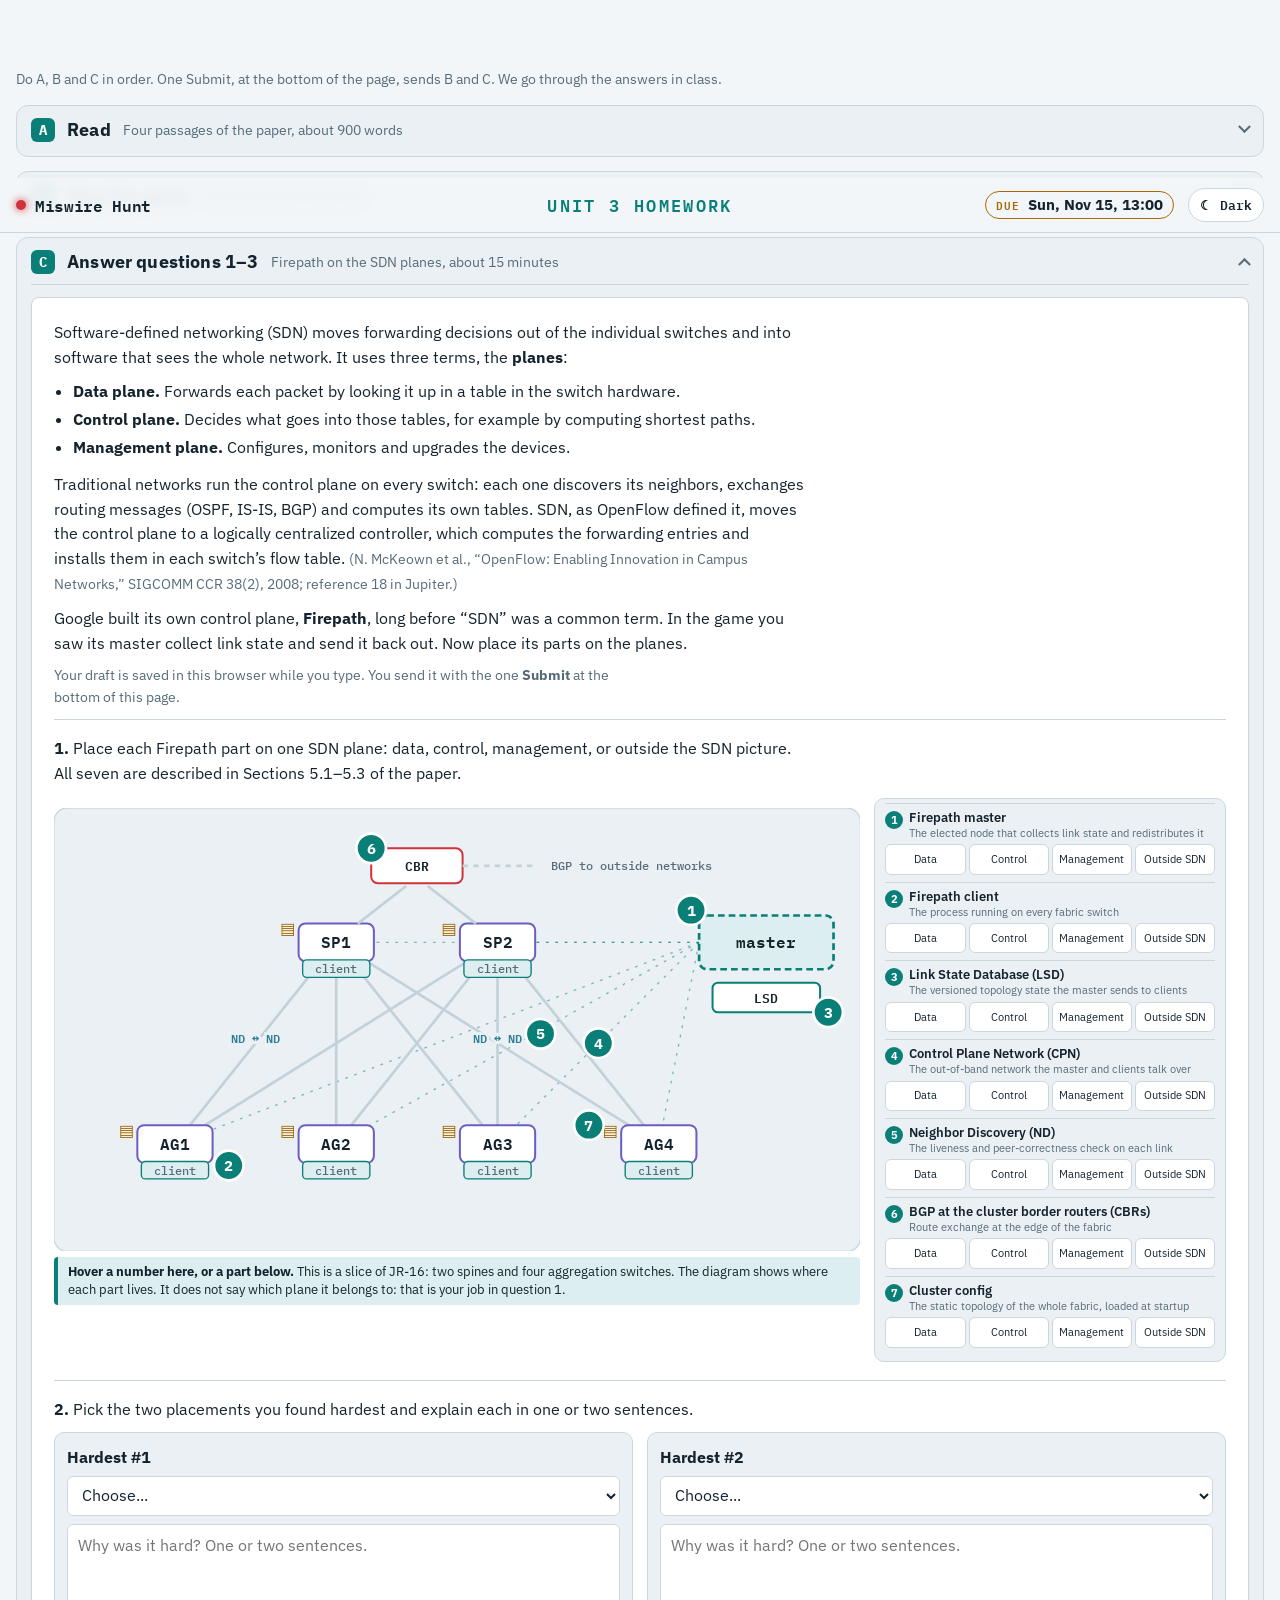
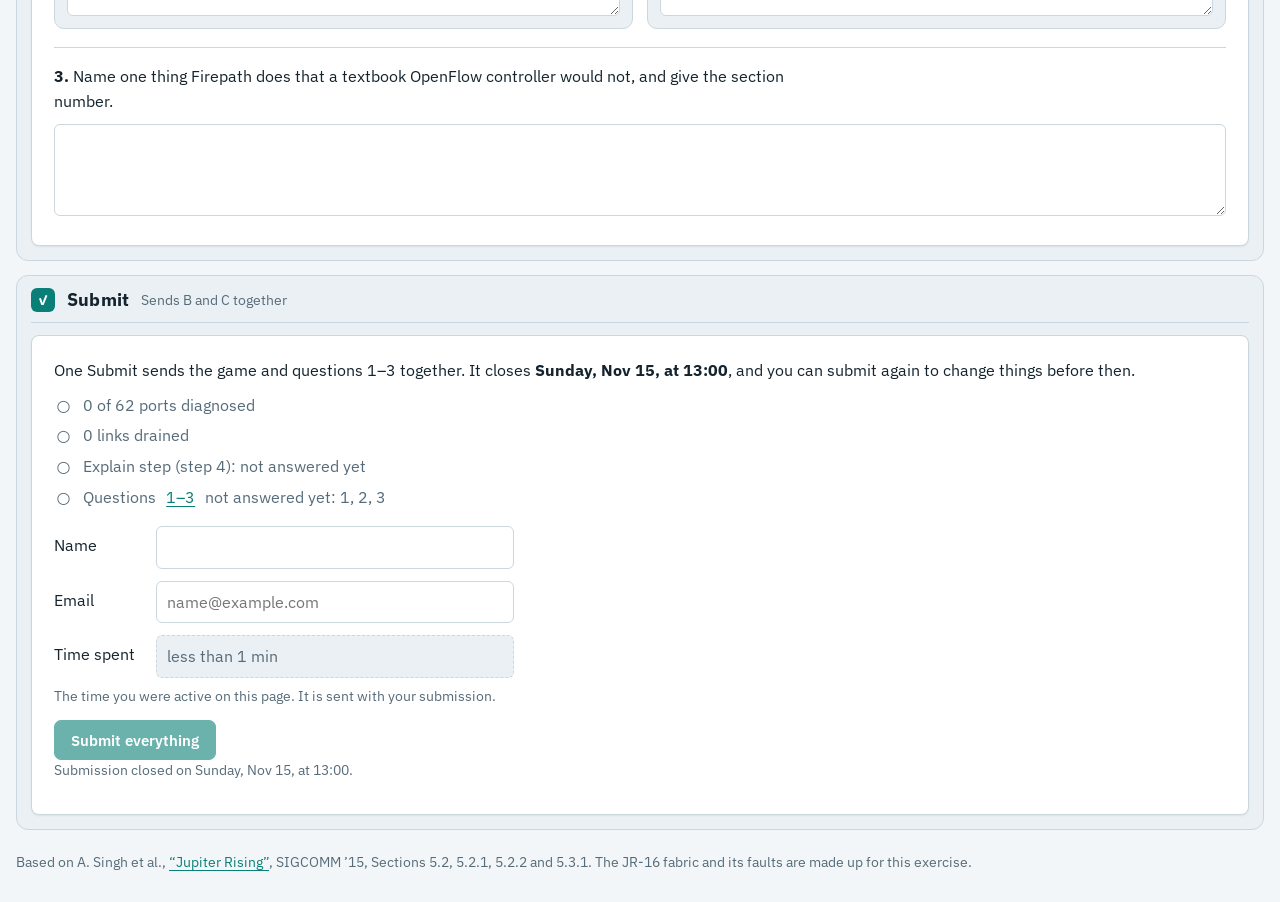
==== commit c164745b: "ex3: collapsible parts, wider map, more reading, time spent, deadline Page structure - Parts A (read" ====
--- a/exercises/ex3/site/homework.html
+++ b/exercises/ex3/site/homework.html
@@ -4,9 +4,9 @@
 <meta charset="utf-8">
 <meta name="viewport" content="width=device-width, initial-scale=1">
 <title>Unit 3 Homework</title>
-<meta http-equiv="refresh" content="0; url=index.html#part1">
+<meta http-equiv="refresh" content="0; url=index.html#partC">
 </head>
 <body>
-<p>The Unit 3 homework is now the Miswire Hunt game, with questions 1a&ndash;1c below it: <a href="index.html#part1">open it here</a>.</p>
+<p>The Unit 3 homework is now the Miswire Hunt game, with questions 1&ndash;3 below it: <a href="index.html#partC">open it here</a>.</p>
 </body>
 </html>
